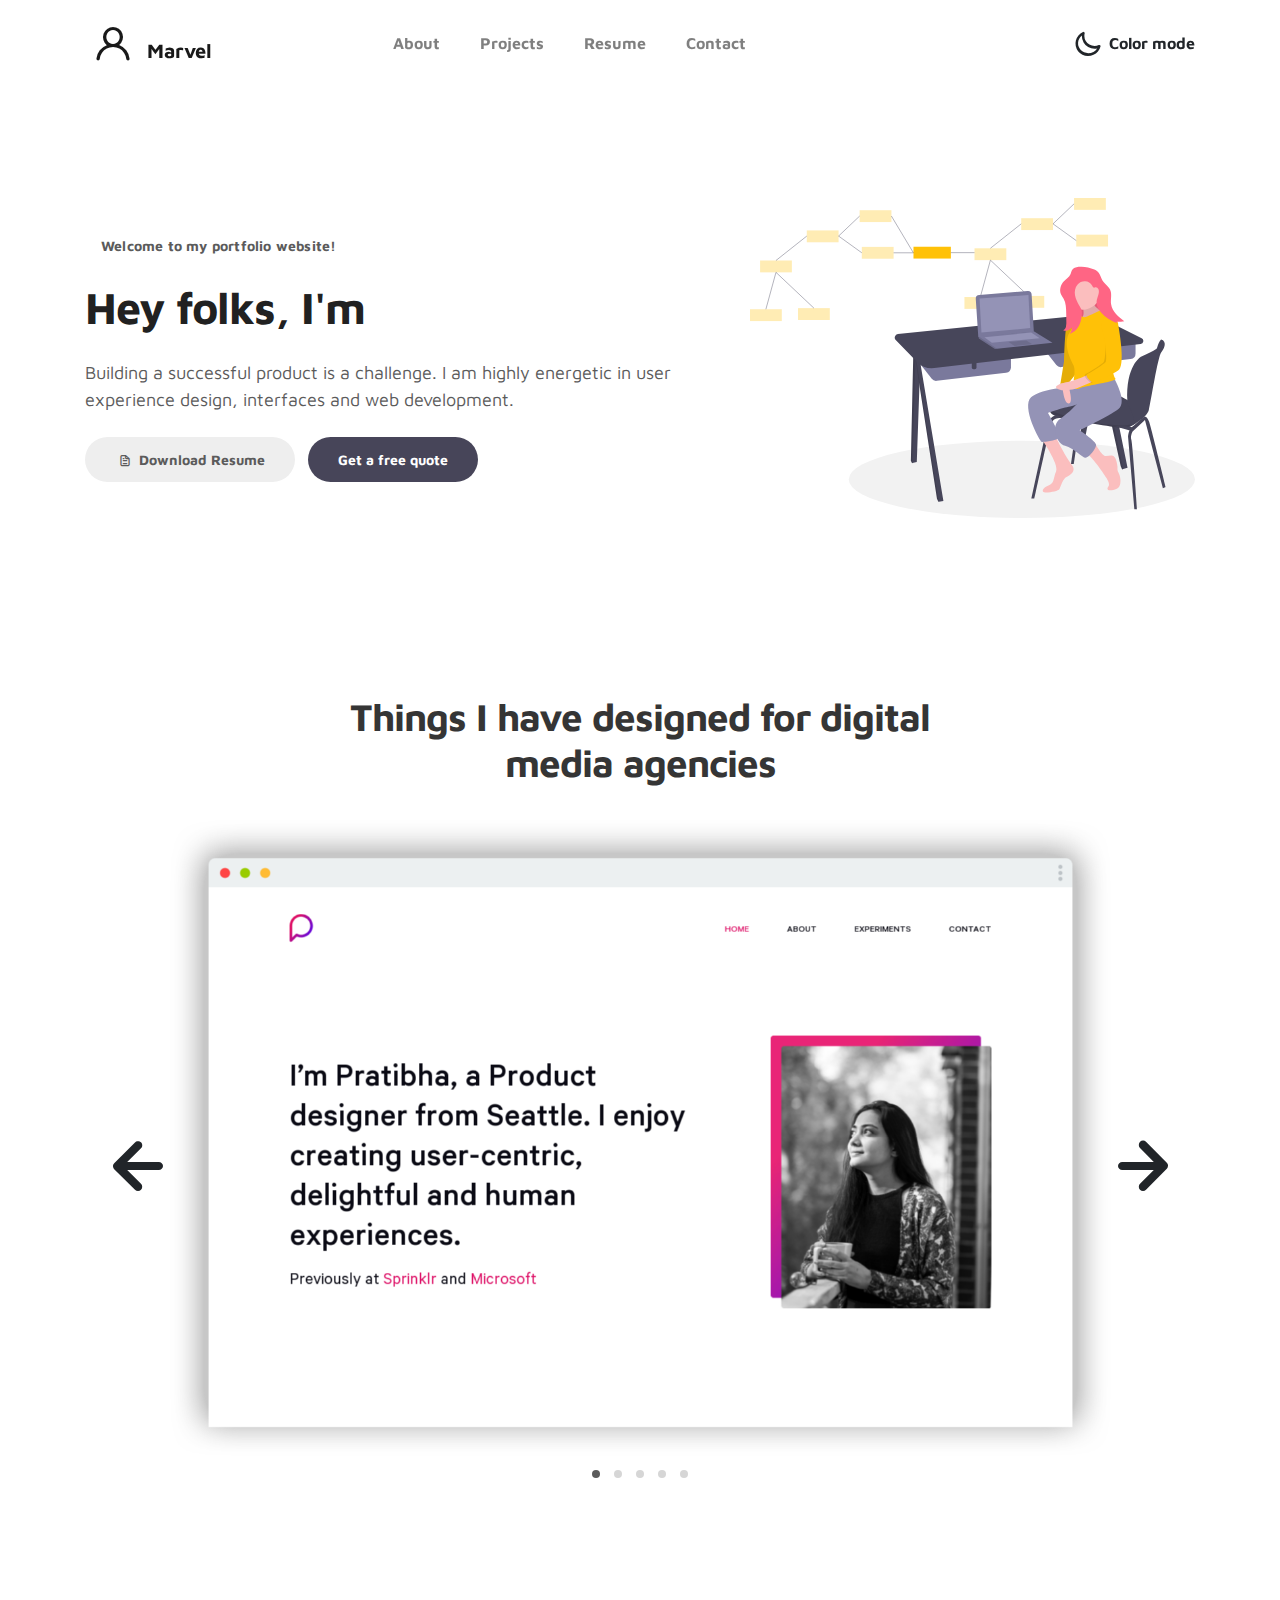
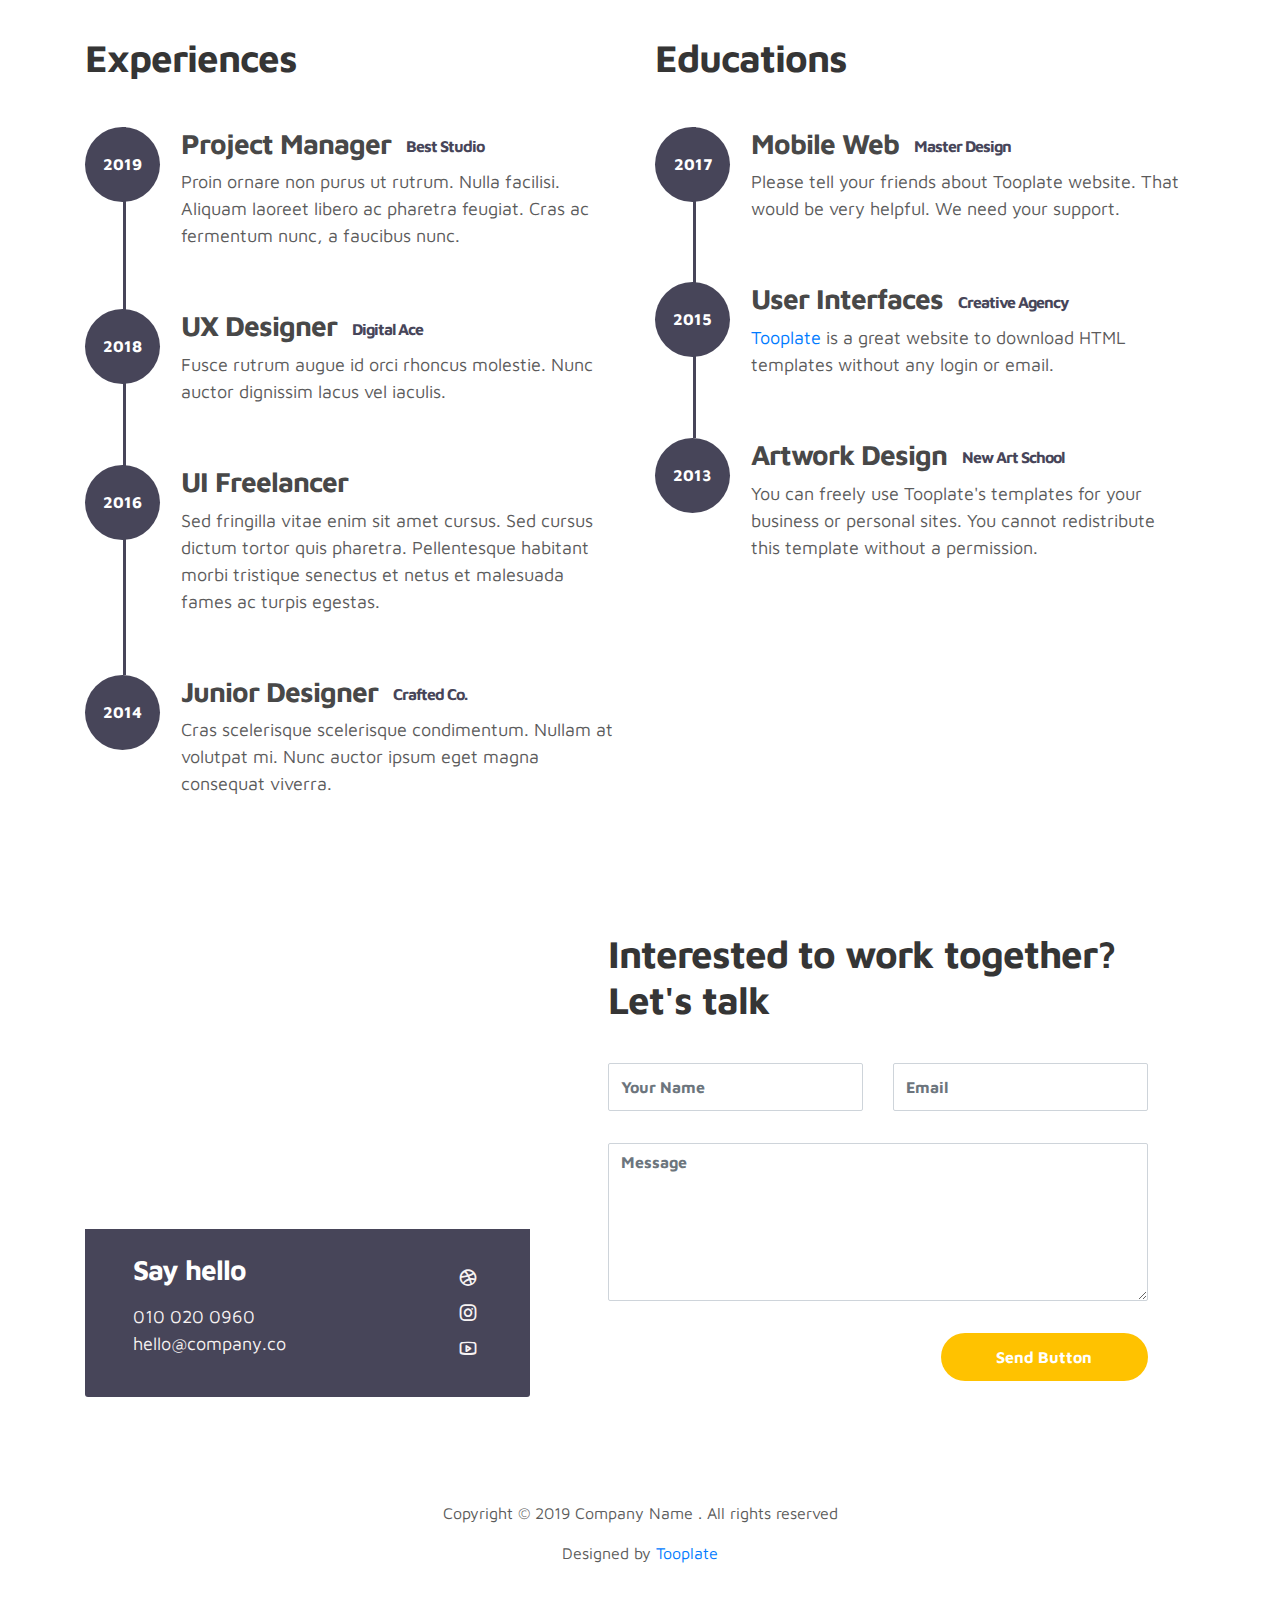
==== index.html @ 82cff47b "Intial Commit" ====
<!doctype html>
<html lang="en">
  <head>
    <meta charset="utf-8">
    <meta name="viewport" content="width=device-width, initial-scale=1, shrink-to-fit=no">
    <meta name="description" content="">
    <meta name="author" content="">

    <title>Marvel HTML Bootstrap 4 Template</title>

    <link rel="stylesheet" href="css/bootstrap.min.css">
    <link rel="stylesheet" href="css/unicons.css">
    <link rel="stylesheet" href="css/owl.carousel.min.css">
    <link rel="stylesheet" href="css/owl.theme.default.min.css">

    <!-- MAIN STYLE -->
    <link rel="stylesheet" href="css/tooplate-style.css">
    
<!--

Tooplate 2115 Marvel

https://www.tooplate.com/view/2115-marvel

-->
  </head>
  <body>

    <!-- MENU -->
    <nav class="navbar navbar-expand-sm navbar-light">
        <div class="container">
            <a class="navbar-brand" href="index.html"><i class='uil uil-user'></i> Marvel</a>

            <button class="navbar-toggler" type="button" data-toggle="collapse" data-target="#navbarNav" aria-controls="navbarNav" aria-expanded="false"
                aria-label="Toggle navigation">
                <span class="navbar-toggler-icon"></span>
                <span class="navbar-toggler-icon"></span>
                <span class="navbar-toggler-icon"></span>
            </button>

            <div class="collapse navbar-collapse" id="navbarNav">
                <ul class="navbar-nav mx-auto">
                    <li class="nav-item">
                        <a href="#about" class="nav-link"><span data-hover="About">About</span></a>
                    </li>
                    <li class="nav-item">
                        <a href="#project" class="nav-link"><span data-hover="Projects">Projects</span></a>
                    </li>
                    <li class="nav-item">
                        <a href="#resume" class="nav-link"><span data-hover="Resume">Resume</span></a>
                    </li>
                    <li class="nav-item">
                        <a href="#contact" class="nav-link"><span data-hover="Contact">Contact</span></a>
                    </li>
                </ul>

                <ul class="navbar-nav ml-lg-auto">
                    <div class="ml-lg-4">
                      <div class="color-mode d-lg-flex justify-content-center align-items-center">
                        <i class="color-mode-icon"></i>
                        Color mode
                      </div>
                    </div>
                </ul>
            </div>
        </div>
    </nav>

    <!-- ABOUT -->
    <section class="about full-screen d-lg-flex justify-content-center align-items-center" id="about">
        <div class="container">
            <div class="row">
                
                <div class="col-lg-7 col-md-12 col-12 d-flex align-items-center">
                    <div class="about-text">
                        <small class="small-text">Welcome to <span class="mobile-block">my portfolio website!</span></small>
                        <h1 class="animated animated-text">
                            <span class="mr-2">Hey folks, I'm</span>
                                <div class="animated-info">
                                    <span class="animated-item">Marvel Sann</span>
                                    <span class="animated-item">Web Designer</span>
                                    <span class="animated-item">UI Specialist</span>
                                </div>
                        </h1>

                        <p>Building a successful product is a challenge. I am highly energetic in user experience design, interfaces and web development.</p>
                        
                        <div class="custom-btn-group mt-4">
                          <a href="#" class="btn mr-lg-2 custom-btn"><i class='uil uil-file-alt'></i> Download Resume</a>
                          <a href="#contact" class="btn custom-btn custom-btn-bg custom-btn-link">Get a free quote</a>
                        </div>
                    </div>
                </div>

                <div class="col-lg-5 col-md-12 col-12">
                    <div class="about-image svg">
                        <img src="images/undraw/undraw_software_engineer_lvl5.svg" class="img-fluid" alt="svg image">
                    </div>
                </div>

            </div>
        </div>
    </section>

    <!-- PROJECTS -->
    <section class="project py-5" id="project">
        <div class="container">
                
                <div class="row">
                  <div class="col-lg-11 text-center mx-auto col-12">

                      <div class="col-lg-8 mx-auto">
                        <h2>Things I have designed for digital media agencies</h2>
                      </div>

                      <div class="owl-carousel owl-theme">
                        <div class="item">
                          <div class="project-info">
                            <img src="images/project/project-image01.png" class="img-fluid" alt="project image">
                          </div>
                        </div>

                        <div class="item">
                          <div class="project-info">
                            <img src="images/project/project-image02.png" class="img-fluid" alt="project image">
                          </div>
                        </div>

                        <div class="item">
                          <div class="project-info">
                            <img src="images/project/project-image03.png" class="img-fluid" alt="project image">
                          </div>
                        </div>

                        <div class="item">
                          <div class="project-info">
                            <img src="images/project/project-image04.png" class="img-fluid" alt="project image">
                          </div>
                        </div>

                        <div class="item">
                          <div class="project-info">
                            <img src="images/project/project-image05.png" class="img-fluid" alt="project image">
                          </div>
                        </div>
                      </div>

                  </div>
                </div>
        </div>
    </section>

    <!-- FEATURES -->
    <section class="resume py-5 d-lg-flex justify-content-center align-items-center" id="resume">
        <div class="container">
            <div class="row">

                <div class="col-lg-6 col-12">
                  <h2 class="mb-4">Experiences</h2>

                    <div class="timeline">
                        <div class="timeline-wrapper">
                             <div class="timeline-yr">
                                  <span>2019</span>
                             </div>
                             <div class="timeline-info">
                                  <h3><span>Project Manager</span><small>Best Studio</small></h3>
                                  <p>Proin ornare non purus ut rutrum. Nulla facilisi. Aliquam laoreet libero ac pharetra feugiat. Cras ac fermentum nunc, a faucibus nunc.</p>
                             </div>
                        </div>

                        <div class="timeline-wrapper">
                            <div class="timeline-yr">
                                <span>2018</span>
                            </div>
                            <div class="timeline-info">
                                <h3><span>UX Designer</span><small>Digital Ace</small></h3>
                                <p>Fusce rutrum augue id orci rhoncus molestie. Nunc auctor dignissim lacus vel iaculis.</p>
                            </div>
                        </div>

                        <div class="timeline-wrapper">
                            <div class="timeline-yr">
                                <span>2016</span>
                            </div>
                            <div class="timeline-info">
                                <h3><span>UI Freelancer</h3>
                                <p>Sed fringilla vitae enim sit amet cursus. Sed cursus dictum tortor quis pharetra. Pellentesque habitant morbi tristique senectus et netus et malesuada fames ac turpis egestas.</p>
                            </div>
                        </div>
                        
                        <div class="timeline-wrapper">
                            <div class="timeline-yr">
                                <span>2014</span>
                            </div>
                            <div class="timeline-info">
                                <h3><span>Junior Designer<small>Crafted Co.</small></h3>
                                <p>Cras scelerisque scelerisque condimentum. Nullam at volutpat mi. Nunc auctor ipsum eget magna consequat viverra.</p>
                            </div>
                        </div>

                    </div>
                </div>

                <div class="col-lg-6 col-12">
                  <h2 class="mb-4 mobile-mt-2">Educations</h2>

                    <div class="timeline">
                        <div class="timeline-wrapper">
                             <div class="timeline-yr">
                                  <span>2017</span>
                             </div>
                             <div class="timeline-info">
                                  <h3><span>Mobile Web</span><small>Master Design</small></h3>
                                  <p>Please tell your friends about Tooplate website. That would be very helpful. We need your support.</p>
                             </div>
                        </div>

                        <div class="timeline-wrapper">
                            <div class="timeline-yr">
                                <span>2015</span>
                            </div>
                            <div class="timeline-info">
                                <h3><span>User Interfaces</span><small>Creative Agency</small></h3>
                                <p><a rel="nofollow" href="https://www.facebook.com/tooplate">Tooplate</a> is a great website to download HTML templates without any login or email.</p>
                            </div>
                        </div>
                        
                        <div class="timeline-wrapper">
                            <div class="timeline-yr">
                                <span>2013</span>
                            </div>
                            <div class="timeline-info">
                                <h3><span>Artwork Design</span><small>New Art School</small></h3>
                                <p>You can freely use Tooplate's templates for your business or personal sites. You cannot redistribute this template without a permission.</p>
                            </div>
                        </div>

                    </div>
                </div>
                
            </div>
        </div>
    </section>

    <!-- CONTACT -->
    <section class="contact py-5" id="contact">
      <div class="container">
        <div class="row">
          
          <div class="col-lg-5 mr-lg-5 col-12">
            <div class="google-map w-100">
              <iframe src="https://www.google.com/maps/embed?pb=!1m18!1m12!1m3!1d12088.558402180099!2d-73.99373482142036!3d40.75895421922642!2m3!1f0!2f0!3f0!3m2!1i1024!2i768!4f13.1!3m3!1m2!1s0x89c25855b8fb3083%3A0xa0f9aef176042a5c!2sTheater+District%2C+New+York%2C+NY%2C+USA!5e0!3m2!1sen!2smm!4v1549875377188" width="400" height="300" frameborder="0" style="border:0" allowfullscreen></iframe>
            </div>

            <div class="contact-info d-flex justify-content-between align-items-center py-4 px-lg-5">
                <div class="contact-info-item">
                  <h3 class="mb-3 text-white">Say hello</h3>
                  <p class="footer-text mb-0">010 020 0960</p>
                  <p><a href="mailto:hello@company.co">hello@company.co</a></p>
                </div>

                <ul class="social-links">
                     <li><a href="#" class="uil uil-dribbble" data-toggle="tooltip" data-placement="left" title="Dribbble"></a></li>
                     <li><a href="#" class="uil uil-instagram" data-toggle="tooltip" data-placement="left" title="Instagram"></a></li>
                     <li><a href="#" class="uil uil-youtube" data-toggle="tooltip" data-placement="left" title="Youtube"></a></li>
                </ul>
            </div>
          </div>

          <div class="col-lg-6 col-12">
            <div class="contact-form">
              <h2 class="mb-4">Interested to work together? Let's talk</h2>

              <form action="" method="get">
                <div class="row">
                  <div class="col-lg-6 col-12">
                    <input type="text" class="form-control" name="name" placeholder="Your Name" id="name">
                  </div>

                  <div class="col-lg-6 col-12">
                    <input type="email" class="form-control" name="email" placeholder="Email" id="email">
                  </div>

                  <div class="col-12">
                    <textarea name="message" rows="6" class="form-control" id="message" placeholder="Message"></textarea>
                  </div>

                  <div class="ml-lg-auto col-lg-5 col-12">
                    <input type="submit" class="form-control submit-btn" value="Send Button">
                  </div>
                </div>
              </form>
            </div>
          </div>

        </div>
      </div>
    </section>

    <!-- FOOTER -->
     <footer class="footer py-5">
          <div class="container">
               <div class="row">

                    <div class="col-lg-12 col-12">                                
                        <p class="copyright-text text-center">Copyright &copy; 2019 Company Name . All rights reserved</p>
                        <p class="copyright-text text-center">Designed by <a rel="nofollow" href="https://www.facebook.com/tooplate">Tooplate</a></p>
                    </div>
                    
               </div>
          </div>
     </footer>

    <script src="js/jquery-3.3.1.min.js"></script>
    <script src="js/popper.min.js"></script>
    <script src="js/bootstrap.min.js"></script>
    <script src="js/Headroom.js"></script>
    <script src="js/jQuery.headroom.js"></script>
    <script src="js/owl.carousel.min.js"></script>
    <script src="js/smoothscroll.js"></script>
    <script src="js/custom.js"></script>

  </body>
</html>
---- css/unicons.css ----
@font-face {
  font-family: 'unicons';
  src: url('../font/unicons.eot?42479262');
  src: url('../font/unicons.eot?42479262#iefix') format('embedded-opentype'),
       url('../font/unicons.woff2?42479262') format('woff2'),
       url('../font/unicons.woff?42479262') format('woff'),
       url('../font/unicons.ttf?42479262') format('truetype'),
       url('../font/unicons.svg?42479262#unicons') format('svg');
  font-weight: normal;
  font-style: normal;
}
/* Chrome hack: SVG is rendered more smooth in Windozze. 100% magic, uncomment if you need it. */
/* Note, that will break hinting! In other OS-es font will be not as sharp as it could be */
/*
@media screen and (-webkit-min-device-pixel-ratio:0) {
  @font-face {
    font-family: 'unicons';
    src: url('../font/unicons.svg?42479262#unicons') format('svg');
  }
}
*/
 
 [class^="uil-"]:before, [class*=" uil-"]:before {
  font-family: "unicons";
  font-style: normal;
  font-weight: normal;
  speak: none;
 
  display: inline-block;
  text-decoration: inherit;
  width: 1em;
  margin-right: .2em;
  text-align: center;
  /* opacity: .8; */
 
  /* For safety - reset parent styles, that can break glyph codes*/
  font-variant: normal;
  text-transform: none;
 
  /* fix buttons height, for twitter bootstrap */
  line-height: 1em;
 
  /* Animation center compensation - margins should be symmetric */
  /* remove if not needed */
  margin-left: .2em;
 
  /* you can be more comfortable with increased icons size */
  /* font-size: 120%; */
 
  /* Font smoothing. That was taken from TWBS */
  -webkit-font-smoothing: antialiased;
  -moz-osx-font-smoothing: grayscale;
 
  /* Uncomment for 3D effect */
  /* text-shadow: 1px 1px 1px rgba(127, 127, 127, 0.3); */
}
 
.uil-abacus:before { content: '\e800'; } /* '' */
.uil-accessible-icon-alt:before { content: '\e801'; } /* '' */
.uil-adjust-alt:before { content: '\e802'; } /* '' */
.uil-adjust-circle:before { content: '\e803'; } /* '' */
.uil-adjust-half:before { content: '\e804'; } /* '' */
.uil-adjust:before { content: '\e805'; } /* '' */
.uil-airplay:before { content: '\e806'; } /* '' */
.uil-align-alt:before { content: '\e807'; } /* '' */
.uil-align-center-alt:before { content: '\e808'; } /* '' */
.uil-align-center-h:before { content: '\e809'; } /* '' */
.uil-align-center-justify:before { content: '\e80a'; } /* '' */
.uil-align-center-v:before { content: '\e80b'; } /* '' */
.uil-align-center:before { content: '\e80c'; } /* '' */
.uil-align-justify:before { content: '\e80d'; } /* '' */
.uil-align-left-justify:before { content: '\e80e'; } /* '' */
.uil-align-left:before { content: '\e80f'; } /* '' */
.uil-align-letter-right:before { content: '\e810'; } /* '' */
.uil-align-right-justify:before { content: '\e811'; } /* '' */
.uil-align-right:before { content: '\e812'; } /* '' */
.uil-align:before { content: '\e813'; } /* '' */
.uil-ambulance:before { content: '\e814'; } /* '' */
.uil-analysis:before { content: '\e815'; } /* '' */
.uil-analytics:before { content: '\e816'; } /* '' */
.uil-anchor:before { content: '\e817'; } /* '' */
.uil-android-phone-slash:before { content: '\e818'; } /* '' */
.uil-angle-double-down:before { content: '\e819'; } /* '' */
.uil-angle-double-left:before { content: '\e81a'; } /* '' */
.uil-angle-double-right:before { content: '\e81b'; } /* '' */
.uil-angle-double-up:before { content: '\e81c'; } /* '' */
.uil-angle-down:before { content: '\e81d'; } /* '' */
.uil-angle-left:before { content: '\e81e'; } /* '' */
.uil-angle-right-b:before { content: '\e81f'; } /* '' */
.uil-angle-right:before { content: '\e820'; } /* '' */
.uil-angle-up:before { content: '\e821'; } /* '' */
.uil-annoyed-alt:before { content: '\e822'; } /* '' */
.uil-annoyed:before { content: '\e823'; } /* '' */
.uil-apps:before { content: '\e824'; } /* '' */
.uil-archive-alt:before { content: '\e825'; } /* '' */
.uil-archive:before { content: '\e826'; } /* '' */
.uil-arrow-break:before { content: '\e827'; } /* '' */
.uil-arrow-circle-down:before { content: '\e828'; } /* '' */
.uil-arrow-circle-left:before { content: '\e829'; } /* '' */
.uil-arrow-circle-right:before { content: '\e82a'; } /* '' */
.uil-arrow-circle-up:before { content: '\e82b'; } /* '' */
.uil-arrow-compress-h:before { content: '\e82c'; } /* '' */
.uil-arrow-down-left:before { content: '\e82d'; } /* '' */
.uil-arrow-down-right:before { content: '\e82e'; } /* '' */
.uil-arrow-down:before { content: '\e82f'; } /* '' */
.uil-arrow-from-right:before { content: '\e830'; } /* '' */
.uil-arrow-from-top:before { content: '\e831'; } /* '' */
.uil-arrow-growth:before { content: '\e832'; } /* '' */
.uil-arrow-left:before { content: '\e833'; } /* '' */
.uil-arrow-random:before { content: '\e834'; } /* '' */
.uil-arrow-resize-diagonal:before { content: '\e835'; } /* '' */
.uil-arrow-right:before { content: '\e836'; } /* '' */
.uil-arrow-to-bottom:before { content: '\e837'; } /* '' */
.uil-arrow-to-right:before { content: '\e838'; } /* '' */
.uil-arrow-up-left:before { content: '\e839'; } /* '' */
.uil-arrow-up-right:before { content: '\e83a'; } /* '' */
.uil-arrow-up:before { content: '\e83b'; } /* '' */
.uil-arrows-h-alt:before { content: '\e83c'; } /* '' */
.uil-arrows-h:before { content: '\e83d'; } /* '' */
.uil-arrows-left-down:before { content: '\e83e'; } /* '' */
.uil-arrows-maximize:before { content: '\e83f'; } /* '' */
.uil-arrows-merge:before { content: '\e840'; } /* '' */
.uil-arrows-resize-h:before { content: '\e841'; } /* '' */
.uil-arrows-resize-v:before { content: '\e842'; } /* '' */
.uil-arrows-resize:before { content: '\e843'; } /* '' */
.uil-arrows-right-down:before { content: '\e844'; } /* '' */
.uil-arrows-shrink-h:before { content: '\e845'; } /* '' */
.uil-arrows-shrink-v:before { content: '\e846'; } /* '' */
.uil-arrows-up-right:before { content: '\e847'; } /* '' */
.uil-arrows-v-alt:before { content: '\e848'; } /* '' */
.uil-arrows-v:before { content: '\e849'; } /* '' */
.uil-at:before { content: '\e84a'; } /* '' */
.uil-atm-card:before { content: '\e84b'; } /* '' */
.uil-atom:before { content: '\e84c'; } /* '' */
.uil-auto-flash:before { content: '\e84d'; } /* '' */
.uil-award-alt:before { content: '\e84e'; } /* '' */
.uil-award:before { content: '\e84f'; } /* '' */
.uil-baby-carriage:before { content: '\e850'; } /* '' */
.uil-backpack:before { content: '\e851'; } /* '' */
.uil-backspace:before { content: '\e852'; } /* '' */
.uil-backward:before { content: '\e853'; } /* '' */
.uil-bag-alt:before { content: '\e854'; } /* '' */
.uil-bag-slash:before { content: '\e855'; } /* '' */
.uil-bag:before { content: '\e856'; } /* '' */
.uil-ball:before { content: '\e857'; } /* '' */
.uil-ban:before { content: '\e858'; } /* '' */
.uil-bars:before { content: '\e859'; } /* '' */
.uil-basketball-hoop:before { content: '\e85a'; } /* '' */
.uil-basketball:before { content: '\e85b'; } /* '' */
.uil-battery-bolt:before { content: '\e85c'; } /* '' */
.uil-battery-empty:before { content: '\e85d'; } /* '' */
.uil-bed-double:before { content: '\e85e'; } /* '' */
.uil-bed:before { content: '\e85f'; } /* '' */
.uil-bell-school:before { content: '\e860'; } /* '' */
.uil-bell-slash:before { content: '\e861'; } /* '' */
.uil-bill:before { content: '\e862'; } /* '' */
.uil-bitcoin-circle:before { content: '\e863'; } /* '' */
.uil-bitcoin:before { content: '\e864'; } /* '' */
.uil-bluetooth-b:before { content: '\e865'; } /* '' */
.uil-bolt-alt:before { content: '\e866'; } /* '' */
.uil-bolt-slash:before { content: '\e867'; } /* '' */
.uil-bolt:before { content: '\e868'; } /* '' */
.uil-book-alt:before { content: '\e869'; } /* '' */
.uil-book-medical:before { content: '\e86a'; } /* '' */
.uil-book-open:before { content: '\e86b'; } /* '' */
.uil-book-reader:before { content: '\e86c'; } /* '' */
.uil-book:before { content: '\e86d'; } /* '' */
.uil-bookmark-full:before { content: '\e86e'; } /* '' */
.uil-bookmark:before { content: '\e86f'; } /* '' */
.uil-books:before { content: '\e870'; } /* '' */
.uil-boombox:before { content: '\e871'; } /* '' */
.uil-border-alt:before { content: '\e872'; } /* '' */
.uil-border-bottom:before { content: '\e873'; } /* '' */
.uil-border-clear:before { content: '\e874'; } /* '' */
.uil-border-horizontal:before { content: '\e875'; } /* '' */
.uil-border-inner:before { content: '\e876'; } /* '' */
.uil-border-left:before { content: '\e877'; } /* '' */
.uil-border-out:before { content: '\e878'; } /* '' */
.uil-border-right:before { content: '\e879'; } /* '' */
.uil-border-top:before { content: '\e87a'; } /* '' */
.uil-border-vertical:before { content: '\e87b'; } /* '' */
.uil-box:before { content: '\e87c'; } /* '' */
.uil-briefcase-alt:before { content: '\e87d'; } /* '' */
.uil-briefcase:before { content: '\e87e'; } /* '' */
.uil-bright:before { content: '\e87f'; } /* '' */
.uil-brightness-empty:before { content: '\e880'; } /* '' */
.uil-brightness-half:before { content: '\e881'; } /* '' */
.uil-brightness-low:before { content: '\e882'; } /* '' */
.uil-brightness-minus:before { content: '\e883'; } /* '' */
.uil-brightness-plus:before { content: '\e884'; } /* '' */
.uil-brightness:before { content: '\e885'; } /* '' */
.uil-bring-bottom:before { content: '\e886'; } /* '' */
.uil-bring-front:before { content: '\e887'; } /* '' */
.uil-brush-alt:before { content: '\e888'; } /* '' */
.uil-bug:before { content: '\e889'; } /* '' */
.uil-building:before { content: '\e88a'; } /* '' */
.uil-bullseye:before { content: '\e88b'; } /* '' */
.uil-bus-alt:before { content: '\e88c'; } /* '' */
.uil-bus-school:before { content: '\e88d'; } /* '' */
.uil-bus:before { content: '\e88e'; } /* '' */
.uil-calcualtor:before { content: '\e88f'; } /* '' */
.uil-calculator-alt:before { content: '\e890'; } /* '' */
.uil-calendar-alt:before { content: '\e891'; } /* '' */
.uil-calendar-slash:before { content: '\e892'; } /* '' */
.uil-calender:before { content: '\e893'; } /* '' */
.uil-calling:before { content: '\e894'; } /* '' */
.uil-camera-plus:before { content: '\e895'; } /* '' */
.uil-camera-slash:before { content: '\e896'; } /* '' */
.uil-camera:before { content: '\e897'; } /* '' */
.uil-cancel:before { content: '\e898'; } /* '' */
.uil-capsule:before { content: '\e899'; } /* '' */
.uil-capture:before { content: '\e89a'; } /* '' */
.uil-car-sideview:before { content: '\e89b'; } /* '' */
.uil-car-slash:before { content: '\e89c'; } /* '' */
.uil-car-wash:before { content: '\e89d'; } /* '' */
.uil-car:before { content: '\e89e'; } /* '' */
.uil-card-atm:before { content: '\e89f'; } /* '' */
.uil-caret-right:before { content: '\e8a0'; } /* '' */
.uil-cart:before { content: '\e8a1'; } /* '' */
.uil-cell:before { content: '\e8a2'; } /* '' */
.uil-celsius:before { content: '\e8a3'; } /* '' */
.uil-chart-bar-alt:before { content: '\e8a4'; } /* '' */
.uil-chart-bar:before { content: '\e8a5'; } /* '' */
.uil-chart-down:before { content: '\e8a6'; } /* '' */
.uil-chart-growth-alt:before { content: '\e8a7'; } /* '' */
.uil-chart-growth:before { content: '\e8a8'; } /* '' */
.uil-chart-line:before { content: '\e8a9'; } /* '' */
.uil-chart-pie-alt:before { content: '\e8aa'; } /* '' */
.uil-chart-pie:before { content: '\e8ab'; } /* '' */
.uil-chart:before { content: '\e8ac'; } /* '' */
.uil-chat-bubble-user:before { content: '\e8ad'; } /* '' */
.uil-chat-info:before { content: '\e8ae'; } /* '' */
.uil-chat:before { content: '\e8af'; } /* '' */
.uil-check-circle:before { content: '\e8b0'; } /* '' */
.uil-check-square:before { content: '\e8b1'; } /* '' */
.uil-check:before { content: '\e8b2'; } /* '' */
.uil-circle-layer:before { content: '\e8b3'; } /* '' */
.uil-circle:before { content: '\e8b4'; } /* '' */
.uil-circuit:before { content: '\e8b5'; } /* '' */
.uil-clapper-board:before { content: '\e8b6'; } /* '' */
.uil-clipboard-alt:before { content: '\e8b7'; } /* '' */
.uil-clipboard-blank:before { content: '\e8b8'; } /* '' */
.uil-clipboard-notes:before { content: '\e8b9'; } /* '' */
.uil-clipboard:before { content: '\e8ba'; } /* '' */
.uil-clock-eight:before { content: '\e8bb'; } /* '' */
.uil-clock-five:before { content: '\e8bc'; } /* '' */
.uil-clock-nine:before { content: '\e8bd'; } /* '' */
.uil-clock-seven:before { content: '\e8be'; } /* '' */
.uil-clock-ten:before { content: '\e8bf'; } /* '' */
.uil-clock-three:before { content: '\e8c0'; } /* '' */
.uil-clock-two:before { content: '\e8c1'; } /* '' */
.uil-clock:before { content: '\e8c2'; } /* '' */
.uil-closed-captioning:before { content: '\e8c3'; } /* '' */
.uil-cloud-block:before { content: '\e8c4'; } /* '' */
.uil-cloud-bookmark:before { content: '\e8c5'; } /* '' */
.uil-cloud-check:before { content: '\e8c6'; } /* '' */
.uil-cloud-computing:before { content: '\e8c7'; } /* '' */
.uil-cloud-data-connection:before { content: '\e8c8'; } /* '' */
.uil-cloud-database-tree:before { content: '\e8c9'; } /* '' */
.uil-cloud-download:before { content: '\e8ca'; } /* '' */
.uil-cloud-drizzle:before { content: '\e8cb'; } /* '' */
.uil-cloud-exclamation:before { content: '\e8cc'; } /* '' */
.uil-cloud-hail:before { content: '\e8cd'; } /* '' */
.uil-cloud-heart:before { content: '\e8ce'; } /* '' */
.uil-cloud-info:before { content: '\e8cf'; } /* '' */
.uil-cloud-lock:before { content: '\e8d0'; } /* '' */
.uil-cloud-meatball:before { content: '\e8d1'; } /* '' */
.uil-cloud-moon-hail:before { content: '\e8d2'; } /* '' */
.uil-cloud-moon-meatball:before { content: '\e8d3'; } /* '' */
.uil-cloud-moon-rain:before { content: '\e8d4'; } /* '' */
.uil-cloud-moon-showers:before { content: '\e8d5'; } /* '' */
.uil-cloud-moon:before { content: '\e8d6'; } /* '' */
.uil-cloud-question:before { content: '\e8d7'; } /* '' */
.uil-cloud-rain-sun:before { content: '\e8d8'; } /* '' */
.uil-cloud-rain:before { content: '\e8d9'; } /* '' */
.uil-cloud-redo:before { content: '\e8da'; } /* '' */
.uil-cloud-set:before { content: '\e8db'; } /* '' */
.uil-cloud-share:before { content: '\e8dc'; } /* '' */
.uil-cloud-shield:before { content: '\e8dd'; } /* '' */
.uil-cloud-showers-alt:before { content: '\e8de'; } /* '' */
.uil-cloud-showers-heavy:before { content: '\e8df'; } /* '' */
.uil-cloud-showers:before { content: '\e8e0'; } /* '' */
.uil-cloud-slash:before { content: '\e8e1'; } /* '' */
.uil-cloud-sun-hail:before { content: '\e8e2'; } /* '' */
.uil-cloud-sun-meatball:before { content: '\e8e3'; } /* '' */
.uil-cloud-sun-rain-alt:before { content: '\e8e4'; } /* '' */
.uil-cloud-sun-rain:before { content: '\e8e5'; } /* '' */
.uil-cloud-sun-tear:before { content: '\e8e6'; } /* '' */
.uil-cloud-sun:before { content: '\e8e7'; } /* '' */
.uil-cloud-times:before { content: '\e8e8'; } /* '' */
.uil-cloud-unlock:before { content: '\e8e9'; } /* '' */
.uil-cloud-upload:before { content: '\e8ea'; } /* '' */
.uil-cloud-wifi:before { content: '\e8eb'; } /* '' */
.uil-cloud-wind:before { content: '\e8ec'; } /* '' */
.uil-cloud:before { content: '\e8ed'; } /* '' */
.uil-clouds:before { content: '\e8ee'; } /* '' */
.uil-club:before { content: '\e8ef'; } /* '' */
.uil-code:before { content: '\e8f0'; } /* '' */
.uil-coffee:before { content: '\e8f1'; } /* '' */
.uil-cog:before { content: '\e8f2'; } /* '' */
.uil-coins:before { content: '\e8f3'; } /* '' */
.uil-columns:before { content: '\e8f4'; } /* '' */
.uil-comment-alt-block:before { content: '\e8f5'; } /* '' */
.uil-comment-alt-chart-lines:before { content: '\e8f6'; } /* '' */
.uil-comment-alt-check:before { content: '\e8f7'; } /* '' */
.uil-comment-alt-dots:before { content: '\e8f8'; } /* '' */
.uil-comment-alt-download:before { content: '\e8f9'; } /* '' */
.uil-comment-alt-edit:before { content: '\e8fa'; } /* '' */
.uil-comment-alt-exclamation:before { content: '\e8fb'; } /* '' */
.uil-comment-alt-heart:before { content: '\e8fc'; } /* '' */
.uil-comment-alt-image:before { content: '\e8fd'; } /* '' */
.uil-comment-alt-info:before { content: '\e8fe'; } /* '' */
.uil-comment-alt-lines:before { content: '\e8ff'; } /* '' */
.uil-comment-alt-lock:before { content: '\e900'; } /* '' */
.uil-comment-alt-medical:before { content: '\e901'; } /* '' */
.uil-comment-alt-message:before { content: '\e902'; } /* '' */
.uil-comment-alt-notes:before { content: '\e903'; } /* '' */
.uil-comment-alt-plus:before { content: '\e904'; } /* '' */
.uil-comment-alt-question:before { content: '\e905'; } /* '' */
.uil-comment-alt-redo:before { content: '\e906'; } /* '' */
.uil-comment-alt-search:before { content: '\e907'; } /* '' */
.uil-comment-alt-share:before { content: '\e908'; } /* '' */
.uil-comment-alt-shield:before { content: '\e909'; } /* '' */
.uil-comment-alt-upload:before { content: '\e90a'; } /* '' */
.uil-comment-alt-verify:before { content: '\e90b'; } /* '' */
.uil-comment-alt:before { content: '\e90c'; } /* '' */
.uil-comment-block:before { content: '\e90d'; } /* '' */
.uil-comment-chart-line:before { content: '\e90e'; } /* '' */
.uil-comment-check:before { content: '\e90f'; } /* '' */
.uil-comment-dots:before { content: '\e910'; } /* '' */
.uil-comment-download:before { content: '\e911'; } /* '' */
.uil-comment-edit:before { content: '\e912'; } /* '' */
.uil-comment-exclamation:before { content: '\e913'; } /* '' */
.uil-comment-heart:before { content: '\e914'; } /* '' */
.uil-comment-image:before { content: '\e915'; } /* '' */
.uil-comment-info-alt:before { content: '\e916'; } /* '' */
.uil-comment-info:before { content: '\e917'; } /* '' */
.uil-comment-lines:before { content: '\e918'; } /* '' */
.uil-comment-lock:before { content: '\e919'; } /* '' */
.uil-comment-medical:before { content: '\e91a'; } /* '' */
.uil-comment-message:before { content: '\e91b'; } /* '' */
.uil-comment-notes:before { content: '\e91c'; } /* '' */
.uil-comment-plus:before { content: '\e91d'; } /* '' */
.uil-comment-question:before { content: '\e91e'; } /* '' */
.uil-comment-redo:before { content: '\e91f'; } /* '' */
.uil-comment-search:before { content: '\e920'; } /* '' */
.uil-comment-share:before { content: '\e921'; } /* '' */
.uil-comment-shield:before { content: '\e922'; } /* '' */
.uil-comment-slash:before { content: '\e923'; } /* '' */
.uil-comment-upload:before { content: '\e924'; } /* '' */
.uil-comment-verify:before { content: '\e925'; } /* '' */
.uil-comment:before { content: '\e926'; } /* '' */
.uil-comments-alt:before { content: '\e927'; } /* '' */
.uil-comments:before { content: '\e928'; } /* '' */
.uil-commnet-alt-slash:before { content: '\e929'; } /* '' */
.uil-compact-disc:before { content: '\e92a'; } /* '' */
.uil-compass:before { content: '\e92b'; } /* '' */
.uil-compress-alt-left:before { content: '\e92c'; } /* '' */
.uil-compress-alt:before { content: '\e92d'; } /* '' */
.uil-compress-arrows:before { content: '\e92e'; } /* '' */
.uil-compress-lines:before { content: '\e92f'; } /* '' */
.uil-compress-point:before { content: '\e930'; } /* '' */
.uil-compress-v:before { content: '\e931'; } /* '' */
.uil-compress:before { content: '\e932'; } /* '' */
.uil-computer-mouse:before { content: '\e933'; } /* '' */
.uil-confused:before { content: '\e934'; } /* '' */
.uil-constructor:before { content: '\e935'; } /* '' */
.uil-copy-alt:before { content: '\e936'; } /* '' */
.uil-copy-landscape:before { content: '\e937'; } /* '' */
.uil-copy:before { content: '\e938'; } /* '' */
.uil-copyright:before { content: '\e939'; } /* '' */
.uil-corner-down-left:before { content: '\e93a'; } /* '' */
.uil-corner-down-right-alt:before { content: '\e93b'; } /* '' */
.uil-corner-down-right:before { content: '\e93c'; } /* '' */
.uil-corner-left-down:before { content: '\e93d'; } /* '' */
.uil-corner-right-down:before { content: '\e93e'; } /* '' */
.uil-corner-up-left-alt:before { content: '\e93f'; } /* '' */
.uil-corner-up-left:before { content: '\e940'; } /* '' */
.uil-corner-up-right-alt:before { content: '\e941'; } /* '' */
.uil-corner-up-right:before { content: '\e942'; } /* '' */
.uil-creative-commons-pd-alt:before { content: '\e943'; } /* '' */
.uil-creative-commons-pd:before { content: '\e944'; } /* '' */
.uil-crockery:before { content: '\e945'; } /* '' */
.uil-crop-alt-rotate-left:before { content: '\e946'; } /* '' */
.uil-crop-alt-rotate-right:before { content: '\e947'; } /* '' */
.uil-crop-alt:before { content: '\e948'; } /* '' */
.uil-crosshair-alt:before { content: '\e949'; } /* '' */
.uil-crosshair:before { content: '\e94a'; } /* '' */
.uil-crosshairs:before { content: '\e94b'; } /* '' */
.uil-cube:before { content: '\e94c'; } /* '' */
.uil-data-sharing:before { content: '\e94d'; } /* '' */
.uil-database-alt:before { content: '\e94e'; } /* '' */
.uil-database:before { content: '\e94f'; } /* '' */
.uil-desert:before { content: '\e950'; } /* '' */
.uil-desktop-alt-slash:before { content: '\e951'; } /* '' */
.uil-desktop-alt:before { content: '\e952'; } /* '' */
.uil-desktop-cloud-alt:before { content: '\e953'; } /* '' */
.uil-desktop-slash:before { content: '\e954'; } /* '' */
.uil-desktop:before { content: '\e955'; } /* '' */
.uil-dialpad-alt:before { content: '\e956'; } /* '' */
.uil-dialpad:before { content: '\e957'; } /* '' */
.uil-diamond:before { content: '\e958'; } /* '' */
.uil-diary-alt:before { content: '\e959'; } /* '' */
.uil-diary:before { content: '\e95a'; } /* '' */
.uil-dice-five:before { content: '\e95b'; } /* '' */
.uil-dice-four:before { content: '\e95c'; } /* '' */
.uil-dice-one:before { content: '\e95d'; } /* '' */
.uil-dice-six:before { content: '\e95e'; } /* '' */
.uil-dice-three:before { content: '\e95f'; } /* '' */
.uil-dice-two:before { content: '\e960'; } /* '' */
.uil-direction:before { content: '\e961'; } /* '' */
.uil-directions:before { content: '\e962'; } /* '' */
.uil-dizzy-meh:before { content: '\e963'; } /* '' */
.uil-dna:before { content: '\e964'; } /* '' */
.uil-document-layout-center:before { content: '\e965'; } /* '' */
.uil-document-layout-left:before { content: '\e966'; } /* '' */
.uil-document-layout-right:before { content: '\e967'; } /* '' */
.uil-document:before { content: '\e968'; } /* '' */
.uil-dollar-alt:before { content: '\e969'; } /* '' */
.uil-dollar-sign-alt:before { content: '\e96a'; } /* '' */
.uil-dollar-sign:before { content: '\e96b'; } /* '' */
.uil-down-arrow:before { content: '\e96c'; } /* '' */
.uil-download-alt:before { content: '\e96d'; } /* '' */
.uil-dribbble:before { content: '\e96e'; } /* '' */
.uil-drill:before { content: '\e96f'; } /* '' */
.uil-dropbox:before { content: '\e970'; } /* '' */
.uil-dumbbell:before { content: '\e971'; } /* '' */
.uil-edit-alt:before { content: '\e972'; } /* '' */
.uil-edit:before { content: '\e973'; } /* '' */
.uil-ellipsis-h:before { content: '\e974'; } /* '' */
.uil-ellipsis-v:before { content: '\e975'; } /* '' */
.uil-emoji:before { content: '\e976'; } /* '' */
.uil-enter:before { content: '\e977'; } /* '' */
.uil-entry:before { content: '\e978'; } /* '' */
.uil-envelope-add:before { content: '\e979'; } /* '' */
.uil-envelope-alt:before { content: '\e97a'; } /* '' */
.uil-envelope-block:before { content: '\e97b'; } /* '' */
.uil-envelope-bookmark:before { content: '\e97c'; } /* '' */
.uil-envelope-check:before { content: '\e97d'; } /* '' */
.uil-envelope-download-alt:before { content: '\e97e'; } /* '' */
.uil-envelope-download:before { content: '\e97f'; } /* '' */
.uil-envelope-edit:before { content: '\e980'; } /* '' */
.uil-envelope-exclamation:before { content: '\e981'; } /* '' */
.uil-envelope-heart:before { content: '\e982'; } /* '' */
.uil-envelope-info:before { content: '\e983'; } /* '' */
.uil-envelope-lock:before { content: '\e984'; } /* '' */
.uil-envelope-minus:before { content: '\e985'; } /* '' */
.uil-envelope-open:before { content: '\e986'; } /* '' */
.uil-envelope-question:before { content: '\e987'; } /* '' */
.uil-envelope-receive:before { content: '\e988'; } /* '' */
.uil-envelope-redo:before { content: '\e989'; } /* '' */
.uil-envelope-search:before { content: '\e98a'; } /* '' */
.uil-envelope-send:before { content: '\e98b'; } /* '' */
.uil-envelope-share:before { content: '\e98c'; } /* '' */
.uil-envelope-shield:before { content: '\e98d'; } /* '' */
.uil-envelope-star:before { content: '\e98e'; } /* '' */
.uil-envelope-times:before { content: '\e98f'; } /* '' */
.uil-envelope-upload-alt:before { content: '\e990'; } /* '' */
.uil-envelope-upload:before { content: '\e991'; } /* '' */
.uil-envelope:before { content: '\e992'; } /* '' */
.uil-envelopes:before { content: '\e993'; } /* '' */
.uil-equal-circle:before { content: '\e994'; } /* '' */
.uil-euro-circle:before { content: '\e995'; } /* '' */
.uil-euro:before { content: '\e996'; } /* '' */
.uil-exchange-alt:before { content: '\e997'; } /* '' */
.uil-exchange:before { content: '\e998'; } /* '' */
.uil-exclamation-circle:before { content: '\e999'; } /* '' */
.uil-exclamation-octagon:before { content: '\e99a'; } /* '' */
.uil-exclamation-triangle:before { content: '\e99b'; } /* '' */
.uil-exclude:before { content: '\e99c'; } /* '' */
.uil-exit:before { content: '\e99d'; } /* '' */
.uil-expand-alt:before { content: '\e99e'; } /* '' */
.uil-expand-arrows-alt:before { content: '\e99f'; } /* '' */
.uil-expand-arrows:before { content: '\e9a0'; } /* '' */
.uil-expand-from-corner:before { content: '\e9a1'; } /* '' */
.uil-expand-left:before { content: '\e9a2'; } /* '' */
.uil-export:before { content: '\e9a3'; } /* '' */
.uil-exposure-alt:before { content: '\e9a4'; } /* '' */
.uil-exposure-increase:before { content: '\e9a5'; } /* '' */
.uil-external-link-alt:before { content: '\e9a6'; } /* '' */
.uil-eye-slash:before { content: '\e9a7'; } /* '' */
.uil-eye:before { content: '\e9a8'; } /* '' */
.uil-facebook:before { content: '\e9a9'; } /* '' */
.uil-fahrenheit:before { content: '\e9aa'; } /* '' */
.uil-fast-mail-alt:before { content: '\e9ab'; } /* '' */
.uil-fast-mail:before { content: '\e9ac'; } /* '' */
.uil-favorite:before { content: '\e9ad'; } /* '' */
.uil-feedback:before { content: '\e9ae'; } /* '' */
.uil-file-alt:before { content: '\e9af'; } /* '' */
.uil-file-blank:before { content: '\e9b0'; } /* '' */
.uil-file-block-alt:before { content: '\e9b1'; } /* '' */
.uil-file-bookmark-alt:before { content: '\e9b2'; } /* '' */
.uil-file-check-alt:before { content: '\e9b3'; } /* '' */
.uil-file-check:before { content: '\e9b4'; } /* '' */
.uil-file-contract-dollar:before { content: '\e9b5'; } /* '' */
.uil-file-copy-alt:before { content: '\e9b6'; } /* '' */
.uil-file-download-alt:before { content: '\e9b7'; } /* '' */
.uil-file-download:before { content: '\e9b8'; } /* '' */
.uil-file-edit-alt:before { content: '\e9b9'; } /* '' */
.uil-file-exclamation-alt:before { content: '\e9ba'; } /* '' */
.uil-file-exclamation:before { content: '\e9bb'; } /* '' */
.uil-file-heart:before { content: '\e9bc'; } /* '' */
.uil-file-info-alt:before { content: '\e9bd'; } /* '' */
.uil-file-landscape-alt:before { content: '\e9be'; } /* '' */
.uil-file-landscape:before { content: '\e9bf'; } /* '' */
.uil-file-lanscape-slash:before { content: '\e9c0'; } /* '' */
.uil-file-lock-alt:before { content: '\e9c1'; } /* '' */
.uil-file-medical-alt:before { content: '\e9c2'; } /* '' */
.uil-file-medical:before { content: '\e9c3'; } /* '' */
.uil-file-minus-alt:before { content: '\e9c4'; } /* '' */
.uil-file-minus:before { content: '\e9c5'; } /* '' */
.uil-file-network:before { content: '\e9c6'; } /* '' */
.uil-file-plus-alt:before { content: '\e9c7'; } /* '' */
.uil-file-plus:before { content: '\e9c8'; } /* '' */
.uil-file-question-alt:before { content: '\e9c9'; } /* '' */
.uil-file-question:before { content: '\e9ca'; } /* '' */
.uil-file-redo-alt:before { content: '\e9cb'; } /* '' */
.uil-file-search-alt:before { content: '\e9cc'; } /* '' */
.uil-file-share-alt:before { content: '\e9cd'; } /* '' */
.uil-file-shield-alt:before { content: '\e9ce'; } /* '' */
.uil-file-slash:before { content: '\e9cf'; } /* '' */
.uil-file-times-alt:before { content: '\e9d0'; } /* '' */
.uil-file-times:before { content: '\e9d1'; } /* '' */
.uil-file-upload-alt:before { content: '\e9d2'; } /* '' */
.uil-file-upload:before { content: '\e9d3'; } /* '' */
.uil-file:before { content: '\e9d4'; } /* '' */
.uil-files-landscapes-alt:before { content: '\e9d5'; } /* '' */
.uil-files-landscapes:before { content: '\e9d6'; } /* '' */
.uil-film:before { content: '\e9d7'; } /* '' */
.uil-filter-slash:before { content: '\e9d8'; } /* '' */
.uil-filter:before { content: '\e9d9'; } /* '' */
.uil-flask-potion:before { content: '\e9da'; } /* '' */
.uil-flask:before { content: '\e9db'; } /* '' */
.uil-flip-h-alt:before { content: '\e9dc'; } /* '' */
.uil-flip-h:before { content: '\e9dd'; } /* '' */
.uil-flip-v-alt:before { content: '\e9de'; } /* '' */
.uil-flip-v:before { content: '\e9df'; } /* '' */
.uil-flower:before { content: '\e9e0'; } /* '' */
.uil-focus-add:before { content: '\e9e1'; } /* '' */
.uil-focus-target:before { content: '\e9e2'; } /* '' */
.uil-focus:before { content: '\e9e3'; } /* '' */
.uil-folder-check:before { content: '\e9e4'; } /* '' */
.uil-folder-download:before { content: '\e9e5'; } /* '' */
.uil-folder-exclamation:before { content: '\e9e6'; } /* '' */
.uil-folder-heart:before { content: '\e9e7'; } /* '' */
.uil-folder-info:before { content: '\e9e8'; } /* '' */
.uil-folder-lock:before { content: '\e9e9'; } /* '' */
.uil-folder-medical:before { content: '\e9ea'; } /* '' */
.uil-folder-minus:before { content: '\e9eb'; } /* '' */
.uil-folder-network:before { content: '\e9ec'; } /* '' */
.uil-folder-plus:before { content: '\e9ed'; } /* '' */
.uil-folder-question:before { content: '\e9ee'; } /* '' */
.uil-folder-slash:before { content: '\e9ef'; } /* '' */
.uil-folder-times:before { content: '\e9f0'; } /* '' */
.uil-folder-upload:before { content: '\e9f1'; } /* '' */
.uil-folder:before { content: '\e9f2'; } /* '' */
.uil-food:before { content: '\e9f3'; } /* '' */
.uil-football-american:before { content: '\e9f4'; } /* '' */
.uil-football-ball:before { content: '\e9f5'; } /* '' */
.uil-football:before { content: '\e9f6'; } /* '' */
.uil-forecastcloud-moon-tear:before { content: '\e9f7'; } /* '' */
.uil-forwaded-call:before { content: '\e9f8'; } /* '' */
.uil-forward:before { content: '\e9f9'; } /* '' */
.uil-frown:before { content: '\e9fa'; } /* '' */
.uil-game-structure:before { content: '\e9fb'; } /* '' */
.uil-game:before { content: '\e9fc'; } /* '' */
.uil-gift:before { content: '\e9fd'; } /* '' */
.uil-glass-martini-alt-slash:before { content: '\e9fe'; } /* '' */
.uil-glass-martini-alt:before { content: '\e9ff'; } /* '' */
.uil-glass-martini:before { content: '\ea00'; } /* '' */
.uil-glass-tea:before { content: '\ea01'; } /* '' */
.uil-glass:before { content: '\ea02'; } /* '' */
.uil-globe:before { content: '\ea03'; } /* '' */
.uil-gold:before { content: '\ea04'; } /* '' */
.uil-google-drive:before { content: '\ea05'; } /* '' */
.uil-graduation-hat:before { content: '\ea06'; } /* '' */
.uil-graph-bar:before { content: '\ea07'; } /* '' */
.uil-grid:before { content: '\ea08'; } /* '' */
.uil-grids:before { content: '\ea09'; } /* '' */
.uil-grin-tongue-wink-alt:before { content: '\ea0a'; } /* '' */
.uil-grin-tongue-wink:before { content: '\ea0b'; } /* '' */
.uil-grin:before { content: '\ea0c'; } /* '' */
.uil-grip-horizontal-line:before { content: '\ea0d'; } /* '' */
.uil-hdd:before { content: '\ea0e'; } /* '' */
.uil-headphones-alt:before { content: '\ea0f'; } /* '' */
.uil-headphones:before { content: '\ea10'; } /* '' */
.uil-heart-alt:before { content: '\ea11'; } /* '' */
.uil-heart-medical:before { content: '\ea12'; } /* '' */
.uil-heart-rate:before { content: '\ea13'; } /* '' */
.uil-heart-sign:before { content: '\ea14'; } /* '' */
.uil-heart:before { content: '\ea15'; } /* '' */
.uil-heartbeat:before { content: '\ea16'; } /* '' */
.uil-history-alt:before { content: '\ea17'; } /* '' */
.uil-history:before { content: '\ea18'; } /* '' */
.uil-home-alt:before { content: '\ea19'; } /* '' */
.uil-home:before { content: '\ea1a'; } /* '' */
.uil-horizontal-align-center:before { content: '\ea1b'; } /* '' */
.uil-horizontal-align-left:before { content: '\ea1c'; } /* '' */
.uil-horizontal-align-right:before { content: '\ea1d'; } /* '' */
.uil-horizontal-distribution-center:before { content: '\ea1e'; } /* '' */
.uil-horizontal-distribution-left:before { content: '\ea1f'; } /* '' */
.uil-horizontal-distribution-right:before { content: '\ea20'; } /* '' */
.uil-hunting:before { content: '\ea21'; } /* '' */
.uil-image-alt-slash:before { content: '\ea22'; } /* '' */
.uil-image-block:before { content: '\ea23'; } /* '' */
.uil-image-broken:before { content: '\ea24'; } /* '' */
.uil-image-check:before { content: '\ea25'; } /* '' */
.uil-image-download:before { content: '\ea26'; } /* '' */
.uil-image-edit:before { content: '\ea27'; } /* '' */
.uil-image-lock:before { content: '\ea28'; } /* '' */
.uil-image-minus:before { content: '\ea29'; } /* '' */
.uil-image-plus:before { content: '\ea2a'; } /* '' */
.uil-image-question:before { content: '\ea2b'; } /* '' */
.uil-image-redo:before { content: '\ea2c'; } /* '' */
.uil-image-resize-landscape:before { content: '\ea2d'; } /* '' */
.uil-image-resize-square:before { content: '\ea2e'; } /* '' */
.uil-image-search:before { content: '\ea2f'; } /* '' */
.uil-image-share:before { content: '\ea30'; } /* '' */
.uil-image-shield:before { content: '\ea31'; } /* '' */
.uil-image-slash:before { content: '\ea32'; } /* '' */
.uil-image-times:before { content: '\ea33'; } /* '' */
.uil-image-upload:before { content: '\ea34'; } /* '' */
.uil-image-v:before { content: '\ea35'; } /* '' */
.uil-image:before { content: '\ea36'; } /* '' */
.uil-images:before { content: '\ea37'; } /* '' */
.uil-incoming-call:before { content: '\ea38'; } /* '' */
.uil-info-circle:before { content: '\ea39'; } /* '' */
.uil-instagram:before { content: '\ea3a'; } /* '' */
.uil-invoice:before { content: '\ea3b'; } /* '' */
.uil-jackhammer:before { content: '\ea3c'; } /* '' */
.uil-kayak:before { content: '\ea3d'; } /* '' */
.uil-key-skeleton-alt:before { content: '\ea3e'; } /* '' */
.uil-key-skeleton:before { content: '\ea3f'; } /* '' */
.uil-keyboard-alt:before { content: '\ea40'; } /* '' */
.uil-keyboard-hide:before { content: '\ea41'; } /* '' */
.uil-keyboard-show:before { content: '\ea42'; } /* '' */
.uil-keyboard:before { content: '\ea43'; } /* '' */
.uil-keyhole-circle:before { content: '\ea44'; } /* '' */
.uil-keyhole-square-full:before { content: '\ea45'; } /* '' */
.uil-keyhole-square:before { content: '\ea46'; } /* '' */
.uil-kid:before { content: '\ea47'; } /* '' */
.uil-label-alt:before { content: '\ea48'; } /* '' */
.uil-label:before { content: '\ea49'; } /* '' */
.uil-lamp:before { content: '\ea4a'; } /* '' */
.uil-laptop-cloud:before { content: '\ea4b'; } /* '' */
.uil-laptop:before { content: '\ea4c'; } /* '' */
.uil-laughing:before { content: '\ea4d'; } /* '' */
.uil-layer-group-slash:before { content: '\ea4e'; } /* '' */
.uil-layer-group:before { content: '\ea4f'; } /* '' */
.uil-layers-alt:before { content: '\ea50'; } /* '' */
.uil-layers-slash:before { content: '\ea51'; } /* '' */
.uil-layers:before { content: '\ea52'; } /* '' */
.uil-left-arrow-from-left:before { content: '\ea53'; } /* '' */
.uil-left-arrow-to-left:before { content: '\ea54'; } /* '' */
.uil-left-indent-alt:before { content: '\ea55'; } /* '' */
.uil-left-indent:before { content: '\ea56'; } /* '' */
.uil-life-ring:before { content: '\ea57'; } /* '' */
.uil-lightbulb-alt:before { content: '\ea58'; } /* '' */
.uil-lightbulb:before { content: '\ea59'; } /* '' */
.uil-line-alt:before { content: '\ea5a'; } /* '' */
.uil-line-spacing:before { content: '\ea5b'; } /* '' */
.uil-link-alt:before { content: '\ea5c'; } /* '' */
.uil-link-broken:before { content: '\ea5d'; } /* '' */
.uil-link-h:before { content: '\ea5e'; } /* '' */
.uil-link:before { content: '\ea5f'; } /* '' */
.uil-list-ui-alt:before { content: '\ea60'; } /* '' */
.uil-list-ul:before { content: '\ea61'; } /* '' */
.uil-location-arrow-alt:before { content: '\ea62'; } /* '' */
.uil-location-arrow:before { content: '\ea63'; } /* '' */
.uil-location-pin-alt:before { content: '\ea64'; } /* '' */
.uil-location-point:before { content: '\ea65'; } /* '' */
.uil-location:before { content: '\ea66'; } /* '' */
.uil-lock-access:before { content: '\ea67'; } /* '' */
.uil-lock-alt:before { content: '\ea68'; } /* '' */
.uil-lock-open-alt:before { content: '\ea69'; } /* '' */
.uil-lock-slash:before { content: '\ea6a'; } /* '' */
.uil-lock:before { content: '\ea6b'; } /* '' */
.uil-mailbox-alt:before { content: '\ea6c'; } /* '' */
.uil-mailbox:before { content: '\ea6d'; } /* '' */
.uil-map-marker-alt:before { content: '\ea6e'; } /* '' */
.uil-map-marker-edit:before { content: '\ea6f'; } /* '' */
.uil-map-marker-info:before { content: '\ea70'; } /* '' */
.uil-map-marker-minus:before { content: '\ea71'; } /* '' */
.uil-map-marker-plus:before { content: '\ea72'; } /* '' */
.uil-map-marker-question:before { content: '\ea73'; } /* '' */
.uil-map-marker-shield:before { content: '\ea74'; } /* '' */
.uil-map-marker-slash:before { content: '\ea75'; } /* '' */
.uil-map-marker:before { content: '\ea76'; } /* '' */
.uil-map-pin-alt:before { content: '\ea77'; } /* '' */
.uil-map-pin:before { content: '\ea78'; } /* '' */
.uil-map:before { content: '\ea79'; } /* '' */
.uil-mars:before { content: '\ea7a'; } /* '' */
.uil-maximize-left:before { content: '\ea7b'; } /* '' */
.uil-medal:before { content: '\ea7c'; } /* '' */
.uil-medical-drip:before { content: '\ea7d'; } /* '' */
.uil-medical-square-full:before { content: '\ea7e'; } /* '' */
.uil-medical-square:before { content: '\ea7f'; } /* '' */
.uil-medical:before { content: '\ea80'; } /* '' */
.uil-medkit:before { content: '\ea81'; } /* '' */
.uil-meeting-board:before { content: '\ea82'; } /* '' */
.uil-meh-alt:before { content: '\ea83'; } /* '' */
.uil-meh-closed-eye:before { content: '\ea84'; } /* '' */
.uil-meh:before { content: '\ea85'; } /* '' */
.uil-message:before { content: '\ea86'; } /* '' */
.uil-microphone-slash:before { content: '\ea87'; } /* '' */
.uil-microphone:before { content: '\ea88'; } /* '' */
.uil-minus-circle:before { content: '\ea89'; } /* '' */
.uil-minus-path:before { content: '\ea8a'; } /* '' */
.uil-minus-square-full:before { content: '\ea8b'; } /* '' */
.uil-minus-square:before { content: '\ea8c'; } /* '' */
.uil-minus:before { content: '\ea8d'; } /* '' */
.uil-missed-call:before { content: '\ea8e'; } /* '' */
.uil-mobey-bill-slash:before { content: '\ea8f'; } /* '' */
.uil-mobile-android-alt:before { content: '\ea90'; } /* '' */
.uil-mobile-android:before { content: '\ea91'; } /* '' */
.uil-mobile-vibrate:before { content: '\ea92'; } /* '' */
.uil-modem:before { content: '\ea93'; } /* '' */
.uil-money-bill-stack:before { content: '\ea94'; } /* '' */
.uil-money-bill:before { content: '\ea95'; } /* '' */
.uil-money-insert:before { content: '\ea96'; } /* '' */
.uil-money-stack:before { content: '\ea97'; } /* '' */
.uil-money-withdraw:before { content: '\ea98'; } /* '' */
.uil-money-withdrawal:before { content: '\ea99'; } /* '' */
.uil-moneybag-alt:before { content: '\ea9a'; } /* '' */
.uil-moneybag:before { content: '\ea9b'; } /* '' */
.uil-monitor-heart-rate:before { content: '\ea9c'; } /* '' */
.uil-monitor:before { content: '\ea9d'; } /* '' */
.uil-moon-eclipse:before { content: '\ea9e'; } /* '' */
.uil-moon:before { content: '\ea9f'; } /* '' */
.uil-moonset:before { content: '\eaa0'; } /* '' */
.uil-mountains-sun:before { content: '\eaa1'; } /* '' */
.uil-mountains:before { content: '\eaa2'; } /* '' */
.uil-mouse-alt:before { content: '\eaa3'; } /* '' */
.uil-mouse:before { content: '\eaa4'; } /* '' */
.uil-multiply:before { content: '\eaa5'; } /* '' */
.uil-music-note:before { content: '\eaa6'; } /* '' */
.uil-music-tune-slash:before { content: '\eaa7'; } /* '' */
.uil-music:before { content: '\eaa8'; } /* '' */
.uil-n-a:before { content: '\eaa9'; } /* '' */
.uil-navigator:before { content: '\eaaa'; } /* '' */
.uil-nerd:before { content: '\eaab'; } /* '' */
.uil-newspaper:before { content: '\eaac'; } /* '' */
.uil-ninja:before { content: '\eaad'; } /* '' */
.uil-no-entry:before { content: '\eaae'; } /* '' */
.uil-notebooks:before { content: '\eaaf'; } /* '' */
.uil-notes:before { content: '\eab0'; } /* '' */
.uil-object-group:before { content: '\eab1'; } /* '' */
.uil-object-ungroup:before { content: '\eab2'; } /* '' */
.uil-octagon:before { content: '\eab3'; } /* '' */
.uil-outgoing-call:before { content: '\eab4'; } /* '' */
.uil-package:before { content: '\eab5'; } /* '' */
.uil-padlock:before { content: '\eab6'; } /* '' */
.uil-paint-tool:before { content: '\eab7'; } /* '' */
.uil-panorama-h-alt:before { content: '\eab8'; } /* '' */
.uil-panorama-h:before { content: '\eab9'; } /* '' */
.uil-panorama-v:before { content: '\eaba'; } /* '' */
.uil-paperclip:before { content: '\eabb'; } /* '' */
.uil-paragraph:before { content: '\eabc'; } /* '' */
.uil-parcel:before { content: '\eabd'; } /* '' */
.uil-parking-square:before { content: '\eabe'; } /* '' */
.uil-pathfinder-unite:before { content: '\eabf'; } /* '' */
.uil-pathfinder:before { content: '\eac0'; } /* '' */
.uil-pause-circle:before { content: '\eac1'; } /* '' */
.uil-pause:before { content: '\eac2'; } /* '' */
.uil-pen:before { content: '\eac3'; } /* '' */
.uil-pentagon:before { content: '\eac4'; } /* '' */
.uil-phone-alt:before { content: '\eac5'; } /* '' */
.uil-phone-pause:before { content: '\eac6'; } /* '' */
.uil-phone-slash:before { content: '\eac7'; } /* '' */
.uil-phone-times:before { content: '\eac8'; } /* '' */
.uil-phone-volume:before { content: '\eac9'; } /* '' */
.uil-phone:before { content: '\eaca'; } /* '' */
.uil-picture:before { content: '\eacb'; } /* '' */
.uil-plane-arrival:before { content: '\eacc'; } /* '' */
.uil-plane-departure:before { content: '\eacd'; } /* '' */
.uil-plane-fly:before { content: '\eace'; } /* '' */
.uil-plane:before { content: '\eacf'; } /* '' */
.uil-play-circle:before { content: '\ead0'; } /* '' */
.uil-play:before { content: '\ead1'; } /* '' */
.uil-plug:before { content: '\ead2'; } /* '' */
.uil-plus-circle:before { content: '\ead3'; } /* '' */
.uil-plus-square:before { content: '\ead4'; } /* '' */
.uil-plus:before { content: '\ead5'; } /* '' */
.uil-podium:before { content: '\ead6'; } /* '' */
.uil-polygon:before { content: '\ead7'; } /* '' */
.uil-post-stamp:before { content: '\ead8'; } /* '' */
.uil-postcard:before { content: '\ead9'; } /* '' */
.uil-pound-circle:before { content: '\eada'; } /* '' */
.uil-pound:before { content: '\eadb'; } /* '' */
.uil-power:before { content: '\eadc'; } /* '' */
.uil-prescription-bottle:before { content: '\eadd'; } /* '' */
.uil-presentation-check:before { content: '\eade'; } /* '' */
.uil-presentation-edit:before { content: '\eadf'; } /* '' */
.uil-presentation-line:before { content: '\eae0'; } /* '' */
.uil-presentation-lines-alt:before { content: '\eae1'; } /* '' */
.uil-presentation-minus:before { content: '\eae2'; } /* '' */
.uil-presentation-play:before { content: '\eae3'; } /* '' */
.uil-presentation-plus:before { content: '\eae4'; } /* '' */
.uil-presentation-times:before { content: '\eae5'; } /* '' */
.uil-presentation:before { content: '\eae6'; } /* '' */
.uil-previous:before { content: '\eae7'; } /* '' */
.uil-pricetag-alt:before { content: '\eae8'; } /* '' */
.uil-print-slash:before { content: '\eae9'; } /* '' */
.uil-print:before { content: '\eaea'; } /* '' */
.uil-processor:before { content: '\eaeb'; } /* '' */
.uil-pump:before { content: '\eaec'; } /* '' */
.uil-puzzle-piece:before { content: '\eaed'; } /* '' */
.uil-question-circle:before { content: '\eaee'; } /* '' */
.uil-rainbow:before { content: '\eaef'; } /* '' */
.uil-raindrops-alt:before { content: '\eaf0'; } /* '' */
.uil-raindrops:before { content: '\eaf1'; } /* '' */
.uil-receipt-alt:before { content: '\eaf2'; } /* '' */
.uil-receipt:before { content: '\eaf3'; } /* '' */
.uil-record-audio:before { content: '\eaf4'; } /* '' */
.uil-redo:before { content: '\eaf5'; } /* '' */
.uil-refresh:before { content: '\eaf6'; } /* '' */
.uil-registered:before { content: '\eaf7'; } /* '' */
.uil-repeat:before { content: '\eaf8'; } /* '' */
.uil-restaurant:before { content: '\eaf9'; } /* '' */
.uil-right-indent-alt:before { content: '\eafa'; } /* '' */
.uil-rope-way:before { content: '\eafb'; } /* '' */
.uil-rotate-360:before { content: '\eafc'; } /* '' */
.uil-rss-alt:before { content: '\eafd'; } /* '' */
.uil-rss-interface:before { content: '\eafe'; } /* '' */
.uil-rss:before { content: '\eaff'; } /* '' */
.uil-ruler-combined:before { content: '\eb00'; } /* '' */
.uil-ruler:before { content: '\eb01'; } /* '' */
.uil-sad-cry:before { content: '\eb02'; } /* '' */
.uil-sad-crying:before { content: '\eb03'; } /* '' */
.uil-sad-dizzy:before { content: '\eb04'; } /* '' */
.uil-sad-squint:before { content: '\eb05'; } /* '' */
.uil-sad:before { content: '\eb06'; } /* '' */
.uil-scaling-left:before { content: '\eb07'; } /* '' */
.uil-scaling-right:before { content: '\eb08'; } /* '' */
.uil-scenery:before { content: '\eb09'; } /* '' */
.uil-schedule:before { content: '\eb0a'; } /* '' */
.uil-science:before { content: '\eb0b'; } /* '' */
.uil-screw:before { content: '\eb0c'; } /* '' */
.uil-scroll-h:before { content: '\eb0d'; } /* '' */
.uil-scroll:before { content: '\eb0e'; } /* '' */
.uil-search-alt:before { content: '\eb0f'; } /* '' */
.uil-search-minus:before { content: '\eb10'; } /* '' */
.uil-search-plus:before { content: '\eb11'; } /* '' */
.uil-search:before { content: '\eb12'; } /* '' */
.uil-server-alt:before { content: '\eb13'; } /* '' */
.uil-server-connection:before { content: '\eb14'; } /* '' */
.uil-server-network-alt:before { content: '\eb15'; } /* '' */
.uil-server-network:before { content: '\eb16'; } /* '' */
.uil-server:before { content: '\eb17'; } /* '' */
.uil-servers:before { content: '\eb18'; } /* '' */
.uil-servicemark:before { content: '\eb19'; } /* '' */
.uil-share-alt:before { content: '\eb1a'; } /* '' */
.uil-shield-check:before { content: '\eb1b'; } /* '' */
.uil-shield-exclamation:before { content: '\eb1c'; } /* '' */
.uil-shield-question:before { content: '\eb1d'; } /* '' */
.uil-shield-slash:before { content: '\eb1e'; } /* '' */
.uil-shield:before { content: '\eb1f'; } /* '' */
.uil-ship:before { content: '\eb20'; } /* '' */
.uil-shop:before { content: '\eb21'; } /* '' */
.uil-shopping-basket:before { content: '\eb22'; } /* '' */
.uil-shopping-cart-alt:before { content: '\eb23'; } /* '' */
.uil-shopping-trolley:before { content: '\eb24'; } /* '' */
.uil-shovel:before { content: '\eb25'; } /* '' */
.uil-shrink:before { content: '\eb26'; } /* '' */
.uil-shuffle:before { content: '\eb27'; } /* '' */
.uil-shutter-alt:before { content: '\eb28'; } /* '' */
.uil-shutter:before { content: '\eb29'; } /* '' */
.uil-sick:before { content: '\eb2a'; } /* '' */
.uil-sign-alt:before { content: '\eb2b'; } /* '' */
.uil-sign-in-alt:before { content: '\eb2c'; } /* '' */
.uil-sign-left:before { content: '\eb2d'; } /* '' */
.uil-sign-out-alt:before { content: '\eb2e'; } /* '' */
.uil-sign-right:before { content: '\eb2f'; } /* '' */
.uil-signal-alt-3:before { content: '\eb30'; } /* '' */
.uil-signal-alt:before { content: '\eb31'; } /* '' */
.uil-signal:before { content: '\eb32'; } /* '' */
.uil-silence:before { content: '\eb33'; } /* '' */
.uil-silent-squint:before { content: '\eb34'; } /* '' */
.uil-sim-card:before { content: '\eb35'; } /* '' */
.uil-sitemap:before { content: '\eb36'; } /* '' */
.uil-skip-forward-alt:before { content: '\eb37'; } /* '' */
.uil-skip-forward-circle:before { content: '\eb38'; } /* '' */
.uil-skip-forward:before { content: '\eb39'; } /* '' */
.uil-sliders-v-alt:before { content: '\eb3a'; } /* '' */
.uil-sliders-v:before { content: '\eb3b'; } /* '' */
.uil-smile-beam:before { content: '\eb3c'; } /* '' */
.uil-smile-dizzy:before { content: '\eb3d'; } /* '' */
.uil-smile-squint-wink-alt:before { content: '\eb3e'; } /* '' */
.uil-smile-squint-wink:before { content: '\eb3f'; } /* '' */
.uil-smile-wink-alt:before { content: '\eb40'; } /* '' */
.uil-smile-wink:before { content: '\eb41'; } /* '' */
.uil-smile:before { content: '\eb42'; } /* '' */
.uil-snow-flake:before { content: '\eb43'; } /* '' */
.uil-snowflake-alt:before { content: '\eb44'; } /* '' */
.uil-snowflake:before { content: '\eb45'; } /* '' */
.uil-sort-amount-down:before { content: '\eb46'; } /* '' */
.uil-sort-amount-up:before { content: '\eb47'; } /* '' */
.uil-sort:before { content: '\eb48'; } /* '' */
.uil-sorting:before { content: '\eb49'; } /* '' */
.uil-space-key:before { content: '\eb4a'; } /* '' */
.uil-spade:before { content: '\eb4b'; } /* '' */
.uil-sperms:before { content: '\eb4c'; } /* '' */
.uil-spin:before { content: '\eb4d'; } /* '' */
.uil-sport:before { content: '\eb4e'; } /* '' */
.uil-square-full:before { content: '\eb4f'; } /* '' */
.uil-square-shape:before { content: '\eb50'; } /* '' */
.uil-square:before { content: '\eb51'; } /* '' */
.uil-squint:before { content: '\eb52'; } /* '' */
.uil-star-half-alt:before { content: '\eb53'; } /* '' */
.uil-star:before { content: '\eb54'; } /* '' */
.uil-step-backward-alt:before { content: '\eb55'; } /* '' */
.uil-step-backward-circle:before { content: '\eb56'; } /* '' */
.uil-step-backward:before { content: '\eb57'; } /* '' */
.uil-step-forward:before { content: '\eb58'; } /* '' */
.uil-stop-circle:before { content: '\eb59'; } /* '' */
.uil-stopwatch-slash:before { content: '\eb5a'; } /* '' */
.uil-stopwatch:before { content: '\eb5b'; } /* '' */
.uil-store-alt:before { content: '\eb5c'; } /* '' */
.uil-store:before { content: '\eb5d'; } /* '' */
.uil-streering:before { content: '\eb5e'; } /* '' */
.uil-stretcher:before { content: '\eb5f'; } /* '' */
.uil-subject:before { content: '\eb60'; } /* '' */
.uil-subway-alt:before { content: '\eb61'; } /* '' */
.uil-subway:before { content: '\eb62'; } /* '' */
.uil-suitcase-alt:before { content: '\eb63'; } /* '' */
.uil-suitcase:before { content: '\eb64'; } /* '' */
.uil-sun:before { content: '\eb65'; } /* '' */
.uil-sunset:before { content: '\eb66'; } /* '' */
.uil-surprise:before { content: '\eb67'; } /* '' */
.uil-swatchbook:before { content: '\eb68'; } /* '' */
.uil-swimmer:before { content: '\eb69'; } /* '' */
.uil-symbol:before { content: '\eb6a'; } /* '' */
.uil-sync-exclamation:before { content: '\eb6b'; } /* '' */
.uil-sync-slash:before { content: '\eb6c'; } /* '' */
.uil-sync:before { content: '\eb6d'; } /* '' */
.uil-syringe:before { content: '\eb6e'; } /* '' */
.uil-table:before { content: '\eb6f'; } /* '' */
.uil-tablet:before { content: '\eb70'; } /* '' */
.uil-tablets:before { content: '\eb71'; } /* '' */
.uil-tachometer-fast:before { content: '\eb72'; } /* '' */
.uil-tag-alt:before { content: '\eb73'; } /* '' */
.uil-tag:before { content: '\eb74'; } /* '' */
.uil-tape:before { content: '\eb75'; } /* '' */
.uil-taxi:before { content: '\eb76'; } /* '' */
.uil-tear:before { content: '\eb77'; } /* '' */
.uil-technology:before { content: '\eb78'; } /* '' */
.uil-telescope:before { content: '\eb79'; } /* '' */
.uil-temperature-empty:before { content: '\eb7a'; } /* '' */
.uil-temperature-half:before { content: '\eb7b'; } /* '' */
.uil-temperature-minus:before { content: '\eb7c'; } /* '' */
.uil-temperature-plus:before { content: '\eb7d'; } /* '' */
.uil-temperature-quarter:before { content: '\eb7e'; } /* '' */
.uil-temperature-three-quarter:before { content: '\eb7f'; } /* '' */
.uil-temperature:before { content: '\eb80'; } /* '' */
.uil-text:before { content: '\eb81'; } /* '' */
.uil-th-large:before { content: '\eb82'; } /* '' */
.uil-th-slash:before { content: '\eb83'; } /* '' */
.uil-th:before { content: '\eb84'; } /* '' */
.uil-thermometer:before { content: '\eb85'; } /* '' */
.uil-thumbs-down:before { content: '\eb86'; } /* '' */
.uil-thumbs-up:before { content: '\eb87'; } /* '' */
.uil-thunderstorm-moon:before { content: '\eb88'; } /* '' */
.uil-thunderstorm-sun:before { content: '\eb89'; } /* '' */
.uil-thunderstorm:before { content: '\eb8a'; } /* '' */
.uil-ticket:before { content: '\eb8b'; } /* '' */
.uil-times-circle:before { content: '\eb8c'; } /* '' */
.uil-times-square:before { content: '\eb8d'; } /* '' */
.uil-times:before { content: '\eb8e'; } /* '' */
.uil-toggle-off:before { content: '\eb8f'; } /* '' */
.uil-toggle-on:before { content: '\eb90'; } /* '' */
.uil-top-arrow-from-top:before { content: '\eb91'; } /* '' */
.uil-top-arrow-to-top:before { content: '\eb92'; } /* '' */
.uil-tornado:before { content: '\eb93'; } /* '' */
.uil-trademark-circle:before { content: '\eb94'; } /* '' */
.uil-trademark:before { content: '\eb95'; } /* '' */
.uil-traffic-barrier:before { content: '\eb96'; } /* '' */
.uil-trash-alt:before { content: '\eb97'; } /* '' */
.uil-trash:before { content: '\eb98'; } /* '' */
.uil-trees:before { content: '\eb99'; } /* '' */
.uil-triangle:before { content: '\eb9a'; } /* '' */
.uil-trophy:before { content: '\eb9b'; } /* '' */
.uil-trowel:before { content: '\eb9c'; } /* '' */
.uil-truck-case:before { content: '\eb9d'; } /* '' */
.uil-truck-loading:before { content: '\eb9e'; } /* '' */
.uil-truck:before { content: '\eb9f'; } /* '' */
.uil-tv-retro-slash:before { content: '\eba0'; } /* '' */
.uil-tv-retro:before { content: '\eba1'; } /* '' */
.uil-umbrella:before { content: '\eba2'; } /* '' */
.uil-unamused:before { content: '\eba3'; } /* '' */
.uil-unlock-alt:before { content: '\eba4'; } /* '' */
.uil-unlock:before { content: '\eba5'; } /* '' */
.uil-upload-alt:before { content: '\eba6'; } /* '' */
.uil-upload:before { content: '\eba7'; } /* '' */
.uil-usd-circle:before { content: '\eba8'; } /* '' */
.uil-usd-square:before { content: '\eba9'; } /* '' */
.uil-user-check:before { content: '\ebaa'; } /* '' */
.uil-user-circle:before { content: '\ebab'; } /* '' */
.uil-user-exclamation:before { content: '\ebac'; } /* '' */
.uil-user-hard-hat:before { content: '\ebad'; } /* '' */
.uil-user-minus:before { content: '\ebae'; } /* '' */
.uil-user-plus:before { content: '\ebaf'; } /* '' */
.uil-user-square:before { content: '\ebb0'; } /* '' */
.uil-user-times:before { content: '\ebb1'; } /* '' */
.uil-user:before { content: '\ebb2'; } /* '' */
.uil-users-alt:before { content: '\ebb3'; } /* '' */
.uil-utensils-alt:before { content: '\ebb4'; } /* '' */
.uil-utensils:before { content: '\ebb5'; } /* '' */
.uil-vector-square-alt:before { content: '\ebb6'; } /* '' */
.uil-vector-square:before { content: '\ebb7'; } /* '' */
.uil-venus:before { content: '\ebb8'; } /* '' */
.uil-vertical-align-bottom:before { content: '\ebb9'; } /* '' */
.uil-vertical-align-center:before { content: '\ebba'; } /* '' */
.uil-vertical-align-top:before { content: '\ebbb'; } /* '' */
.uil-vertical-distribute-bottom:before { content: '\ebbc'; } /* '' */
.uil-vertical-distribution-center:before { content: '\ebbd'; } /* '' */
.uil-vertical-distribution-top:before { content: '\ebbe'; } /* '' */
.uil-video-slash:before { content: '\ebbf'; } /* '' */
.uil-video:before { content: '\ebc0'; } /* '' */
.uil-voicemail-rectangle:before { content: '\ebc1'; } /* '' */
.uil-voicemail:before { content: '\ebc2'; } /* '' */
.uil-volleyball:before { content: '\ebc3'; } /* '' */
.uil-volume-down:before { content: '\ebc4'; } /* '' */
.uil-volume-mute:before { content: '\ebc5'; } /* '' */
.uil-volume-off:before { content: '\ebc6'; } /* '' */
.uil-volume-up:before { content: '\ebc7'; } /* '' */
.uil-volume:before { content: '\ebc8'; } /* '' */
.uil-wall:before { content: '\ebc9'; } /* '' */
.uil-wallet:before { content: '\ebca'; } /* '' */
.uil-watch-alt:before { content: '\ebcb'; } /* '' */
.uil-watch:before { content: '\ebcc'; } /* '' */
.uil-water-drop-slash:before { content: '\ebcd'; } /* '' */
.uil-water-glass:before { content: '\ebce'; } /* '' */
.uil-water:before { content: '\ebcf'; } /* '' */
.uil-web-grid-alt:before { content: '\ebd0'; } /* '' */
.uil-web-grid:before { content: '\ebd1'; } /* '' */
.uil-web-section-alt:before { content: '\ebd2'; } /* '' */
.uil-web-section:before { content: '\ebd3'; } /* '' */
.uil-webcam:before { content: '\ebd4'; } /* '' */
.uil-weight:before { content: '\ebd5'; } /* '' */
.uil-wheel-barrow:before { content: '\ebd6'; } /* '' */
.uil-wheelchair-alt:before { content: '\ebd7'; } /* '' */
.uil-wheelchair:before { content: '\ebd8'; } /* '' */
.uil-wifi-router:before { content: '\ebd9'; } /* '' */
.uil-wifi-slash:before { content: '\ebda'; } /* '' */
.uil-wifi:before { content: '\ebdb'; } /* '' */
.uil-wind:before { content: '\ebdc'; } /* '' */
.uil-window-grid:before { content: '\ebdd'; } /* '' */
.uil-window-maximize:before { content: '\ebde'; } /* '' */
.uil-window-restore:before { content: '\ebdf'; } /* '' */
.uil-window-section:before { content: '\ebe0'; } /* '' */
.uil-window:before { content: '\ebe1'; } /* '' */
.uil-windsock:before { content: '\ebe2'; } /* '' */
.uil-wrench:before { content: '\ebe3'; } /* '' */
.uil-yellow:before { content: '\ebe4'; } /* '' */
.uil-yen-circle:before { content: '\ebe5'; } /* '' */
.uil-yen:before { content: '\ebe6'; } /* '' */
.uil-youtube-alt:before { content: '\ebe7'; } /* '' */
.uil-youtube:before { content: '\ebe8'; } /* '' */
---- css/tooplate-style.css ----
/*

Tooplate 2115 Marvel

https://www.tooplate.com/view/2115-marvel

*/


@import url("https://fonts.googleapis.com/css?family=Maven+Pro:400,700");
body {
  font-family: "Maven Pro", sans-serif;
  padding-top: 70px;
}

.full-screen {
  padding: 8rem 0;
}

.small-text {
  color: #5b5b5b;
  font-size: 14px;
  font-weight: bold;
  padding: 8px 16px;
  border-radius: 50px;
  letter-spacing: 0.2px;
}

ul {
  margin: 0;
  padding: 0;
}
ul li {
  list-style: none;
}

a {
  font-weight: normal;
  text-decoration: none !important;
  transition: all 0.4s ease;
}
a:hover {
  color: #ffc200 !important;
}

.navbar-brand .uil {
  font-size: 40px;
}

p {
  font-size: 18px;
  font-weight: 300;
  line-height: 1.5;
  color: #5b5b5b;
}

h1, h2, h3, h4, h5, h6 {
  font-weight: bold;
  letter-spacing: -1px;
}

h1 {
  color: #212121;
  font-size: 2.8em;
  margin: 24px 0;
}

h2 {
  color: #353535;
  font-size: 2.4em;
  font-weight: bold;
}

h3 {
  color: #484848;
}

h3,
b, strong {
  font-weight: bold;
}

.custom-btn {
  background: #eee;
  color: #5b5b5b;
  font-weight: bold;
  border-radius: 50px;
  padding: 13px 29px;
  font-size: 14px;
  line-height: normal;
  overflow: hidden;
  transition: all 0.4s ease;
}
.custom-btn:hover {
  color: #ffc200;
}
.custom-btn.custom-btn-bg {
  background: #474559;
  color: #ffffff;
}
.custom-btn.custom-btn-bg:hover {
  background: #ffc200;
  color: #ffffff !important;
}

.animated {
  position: relative;
}

.animated-info {
  display: inline-block;
  vertical-align: top;
  margin-top: 5px;
  min-width: 260px;
  position: relative;
}

.animated-item {
  color: #ffc200;
}

.animated-item {
  font-size: 38px;
  line-height: inherit;
  display: block;
  opacity: 0;
  overflow: hidden;
  position: absolute;
  top: 0;
  right: 0;
  left: 0;
  animation: BottomTotop 6s linear infinite 0s;
}
.animated-item:nth-child(2n+2) {
  animation-delay: 2s;
}
.animated-item:nth-child(3n+3) {
  animation-delay: 4s;
}

@keyframes BottomTotop {
  0% {
    opacity: 0;
  }
  5% {
    opacity: 0;
    transform: translateY(5px);
  }
  10% {
    opacity: 1;
    transform: translateY(0px);
  }
  25% {
    opacity: 1;
    transform: translateY(0px);
  }
  30% {
    opacity: 0;
    transform: translateY(5px);
  }
  80% {
    opacity: 0;
  }
  100% {
    opacity: 0;
  }
}
.navbar {
  position: fixed;
  top: 0;
  right: 0;
  left: 0;
  z-index: 999999;
  will-change: transform;
  transition: transform 200ms linear;
}
.navbar[class*="-unpinned"] {
  transform: translate(0, -150%);
}
.navbar[class*="-pinned"] {
  transform: translate(0, 0);
}
.navbar[class*="headroom--not-top"] {
  background: #ffffff;
  border-bottom: 1px solid #f0f0f0;
  padding-top: 0;
  padding-bottom: 0;
}

.navbar-brand {
  font-weight: bold;
}

.navbar-expand-sm .navbar-nav .nav-link {
  padding: 0 20px;
}

.nav-link {
  font-weight: bold;
  font-size: 16px;
  overflow: hidden;
}
.nav-link span {
  position: relative;
  display: inline-block;
  transition: transform 0.3s;
}
.nav-link span:before {
  position: absolute;
  top: 100%;
  content: attr(data-hover);
  transform: translate3d(0, 0, 0);
}

.navbar-light .navbar-nav .nav-link:focus,
.navbar-light .navbar-nav .nav-link:hover {
  color: #ffc200;
  font-weight: bold;
}
.navbar-light .navbar-nav .nav-link:focus span,
.navbar-light .navbar-nav .nav-link:hover span {
  transform: translateY(-100%);
}

.navbar-light .navbar-toggler-icon {
  background: none;
}

.navbar-toggler {
  border: 0;
  padding: 0;
  width: 32px;
  height: 32px;
  line-height: 32px;
  outline: none;
  cursor: pointer;
  margin-right: 10px;
}
.navbar-toggler:focus {
  outline: none;
}
.navbar-toggler[aria-expanded="true"] .navbar-toggler-icon:first-child {
  transform: rotate(45deg);
  top: 6px;
}
.navbar-toggler[aria-expanded="true"] .navbar-toggler-icon:nth-child(2) {
  display: none;
}
.navbar-toggler[aria-expanded="true"] .navbar-toggler-icon:last-child {
  transform: rotate(-45deg);
  bottom: 1px;
}
.navbar-toggler .navbar-toggler-icon {
  background: #212121;
  display: block;
  width: 100%;
  height: 2px;
  margin: 5px 0;
  transition: all 0.4s ease;
  position: relative;
}

.copyright-text {
  font-size: 16px;
  font-weight: normal;
  display: block;
}

.color-mode {
  font-weight: bold;
  cursor: pointer;
}

.color-mode-icon {
  position: relative;
  right: 6px;
}
.color-mode-icon:after {
  font-family: 'unicons';
  content: '\ea9f';
  font-size: 30px;
  font-weight: 300;
  font-style: normal;
}
.color-mode-icon.active:after {
  font-family: 'unicons';
  content: '\eb65';
  font-size: 30px;
  color: #ffffff;
}

.dark-mode {
  background: #0c0c0d;
}
.dark-mode .navbar-light .navbar-nav .nav-link {
  color: rgba(255, 255, 255, 0.8);
}
.dark-mode .navbar-light .navbar-nav .nav-link:hover {
  color: #ffc200;
}
.dark-mode .navbar[class*="headroom--not-top"] {
  background: #0c0c0d;
  border-bottom: 1px solid #1f1f1f;
}
.dark-mode .small-text {
  background: #0d0c15;
  color: #ffffff;
}
.dark-mode .feature-card .uil,
.dark-mode .navbar-light .navbar-brand,
.dark-mode h1, .dark-mode h2, .dark-mode h3, .dark-mode h4, .dark-mode h5, .dark-mode h6,
.dark-mode .color-mode {
  color: #ffffff;
}
.dark-mode .owl-carousel .owl-nav button.owl-next,
.dark-mode .owl-carousel .owl-nav button.owl-prev,
.dark-mode .owl-carousel button.owl-dot {
  color: #ffffff;
}

.timeline-wrapper {
  position: relative;
  padding: 22px 0;
}
.timeline-wrapper:last-child:before {
  height: 0;
}
.timeline-wrapper:before {
  content: "";
  background: #474559;
  width: 3px;
  height: 100%;
  position: absolute;
  left: 38px;
}

.timeline-yr {
  background: #474559;
  border-radius: 100%;
  position: absolute;
  width: 75px;
  height: 75px;
  line-height: 75px;
  text-align: center;
}
.timeline-yr span {
  color: #ffffff;
  font-size: 16px;
  font-weight: bold;
  display: block;
  line-height: 75px;
}

.timeline-info {
  display: inline-block;
  vertical-align: top;
  max-width: 432px;
  margin-left: 6em;
}
.timeline-info small {
  color: #474559;
  font-size: 16px;
  font-weight: bold;
  display: inline-block;
  vertical-align: middle;
  margin-left: 15px;
}

.owl-carousel .owl-nav span {
  display: none;
}
.owl-carousel .owl-nav .owl-prev:before,
.owl-carousel .owl-nav .owl-next:before {
  background: none;
  padding: 0;
  display: block;
  position: absolute;
  top: 50%;
  transform: translate(0, -50%);
  font-family: 'unicons';
  font-size: 100px;
  line-height: normal;
}
.owl-carousel .owl-nav .owl-prev:before {
  content: '\e833';
  left: -45px;
}
.owl-carousel .owl-nav .owl-next:before {
  content: '\e836';
  right: -45px;
}

.owl-theme .owl-nav [class*=owl-] {
  background: none;
  border-radius: 0;
  margin: 0;
  padding: 0;
  font-size: inherit;
}
.owl-theme .owl-nav [class*=owl-]:hover {
  color: #ffc200;
}
.owl-theme .owl-dots .owl-dot {
  outline: none;
}
.owl-theme .owl-dots .owl-dot span {
  width: 8px;
  height: 8px;
}
.owl-theme .owl-dots .owl-dot.active span, .owl-theme .owl-dots .owl-dot:hover span {
  background: #5b5b5b;
}

.google-map iframe {
  width: 100%;
}

.contact-form {
  position: relative;
}
.contact-form .form-control {
  background: transparent;
  border-radius: 2px;
  outline: none;
  box-shadow: none;
  font-weight: bold;
  margin: 16px 0;
}
.contact-form .form-control:not(textarea) {
  height: 48px;
}
.contact-form .form-control:hover, .contact-form .form-control:focus {
  border-color: #ffc200;
}
.contact-form .submit-btn {
  background: #ffc200;
  border-radius: 50px;
  color: #ffffff;
  font-weight: bold;
  border: 0;
  cursor: pointer;
  transition: all 0.4s ease;
}
.contact-form .submit-btn:hover {
  background: #474559;
}

.contact-info {
  background: #474559;
  border-radius: 0 0 3px 3px;
  position: relative;
  bottom: 8px;
}
.contact-info p, .contact-info a {
  color: #f7f3f3;
}

.social-links .uil {
  color: #f7f3f3;
  font-size: 20px;
  display: block;
  margin: 5px 0;
}
.social-links .uil:hover {
  color: #ffc200;
}

@media (min-width: 1270px) {
  .owl-theme .owl-dots {
    position: relative;
    bottom: 50px;
  }
}
@media (max-width: 991px) {
  .full-screen {
    padding-bottom: 4rem;
  }

  .color-mode {
    display: none;
  }

  .about-image {
    margin-top: 4em;
  }

  .mobile-mt-2,
  .contact-form {
    margin-top: 2em;
  }

  .contact-info {
    padding: 0 2rem;
  }
}
@media (max-width: 767px) {
  h1 {
    font-size: 2.4em;
  }

  h2 {
    font-size: 2em;
  }

  .animated-item {
    font-size: 28px;
  }

  .navbar-collapse {
    background: #ffffff;
    text-align: center;
    padding-bottom: 20px;
  }

  .navbar-expand-sm .navbar-nav .nav-link {
    padding: 3px 20px;
  }
}
@media (max-width: 580px) {
	.animated-info {
		min-width: 200px;
	}
  .animated-item {
    font-size: 30px;
  }

  .custom-btn-group {
    text-align: center;
  }

  .custom-btn {
    display: block;
    margin: 10px 0;
  }

  .owl-theme .owl-nav {
    display: none;
  }

  .timeline-info small {
    display: block;
    margin: 10px 0 0 0;
  }
}
@media (max-width: 320px) {
  .animated-text {
    margin-top: 0;
  }

  .about-text {
    text-align: center;
  }

  .full-screen {
    padding: 4rem 0;
  }

  .mobile-block {
    display: block;
  }

  .contact-info {
    flex-direction: column;
  }

  .social-links li {
    display: inline-block;
    vertical-align: top;
  }
}
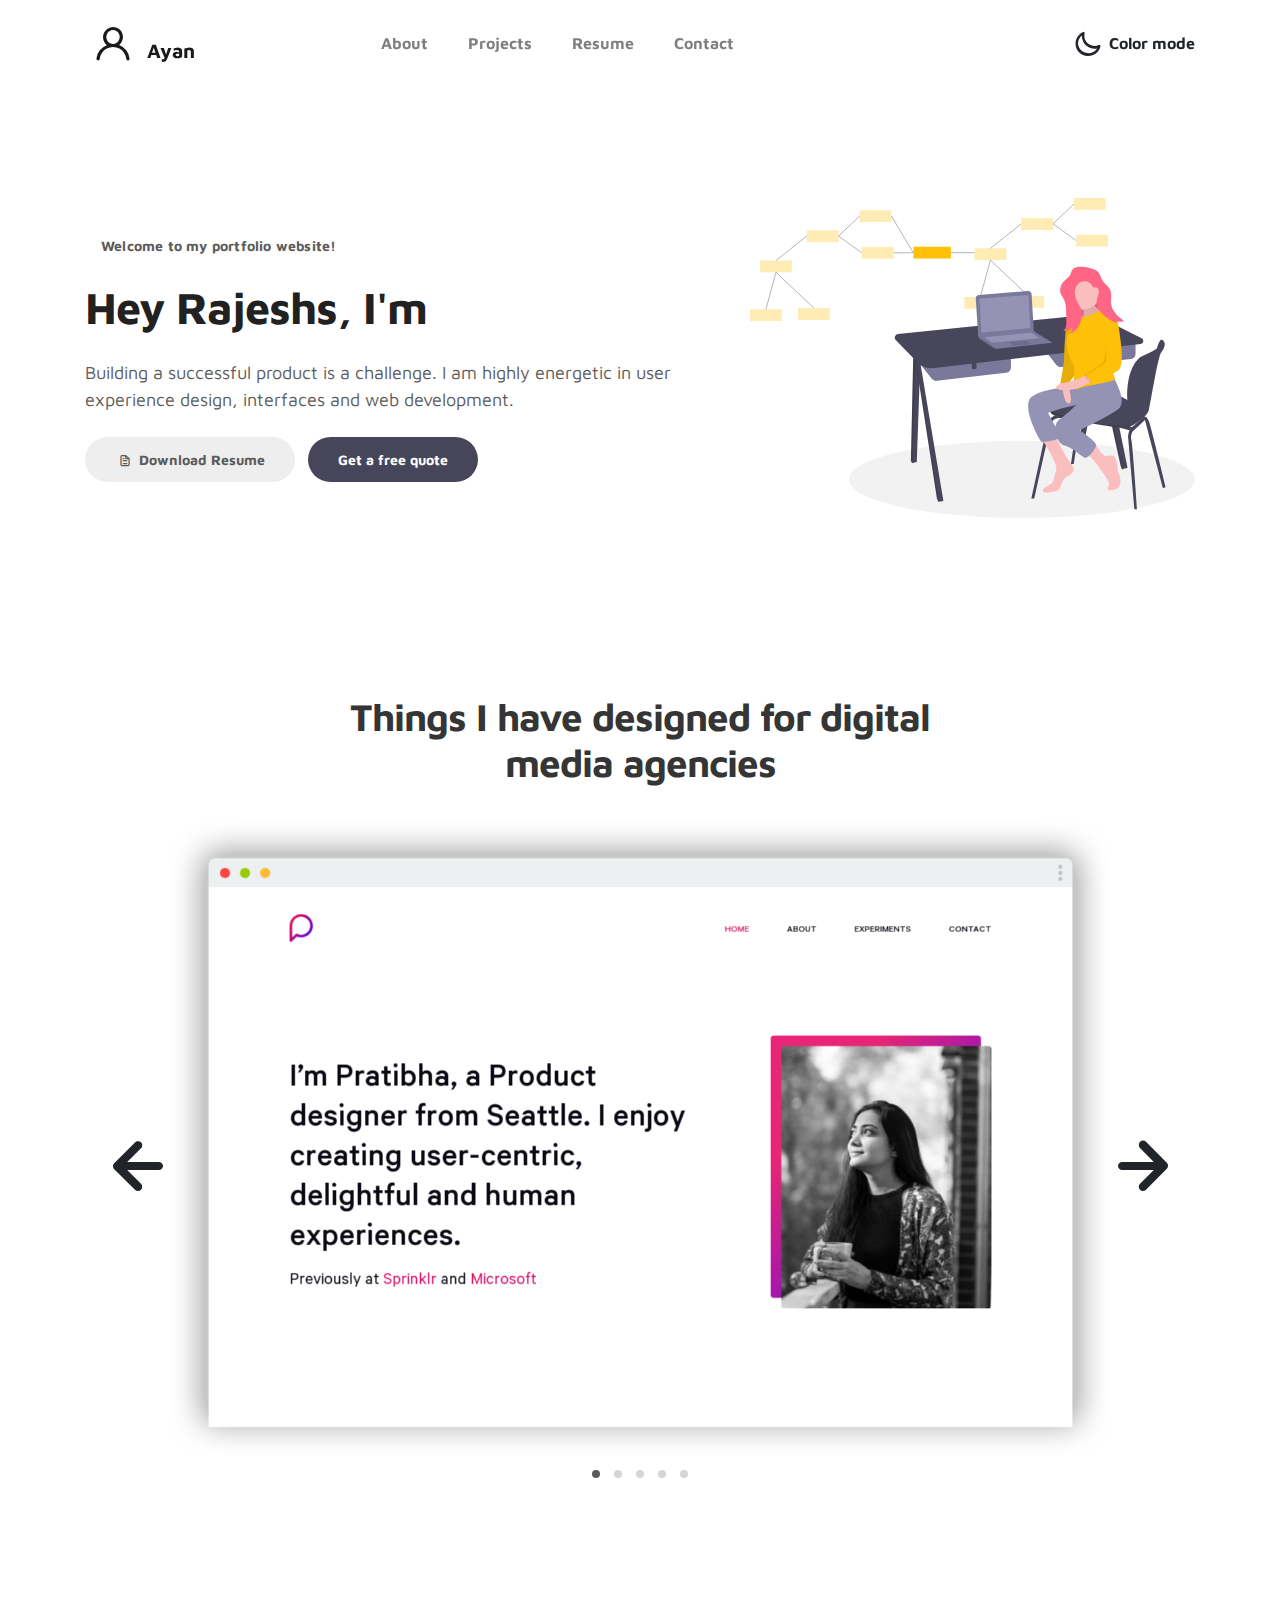
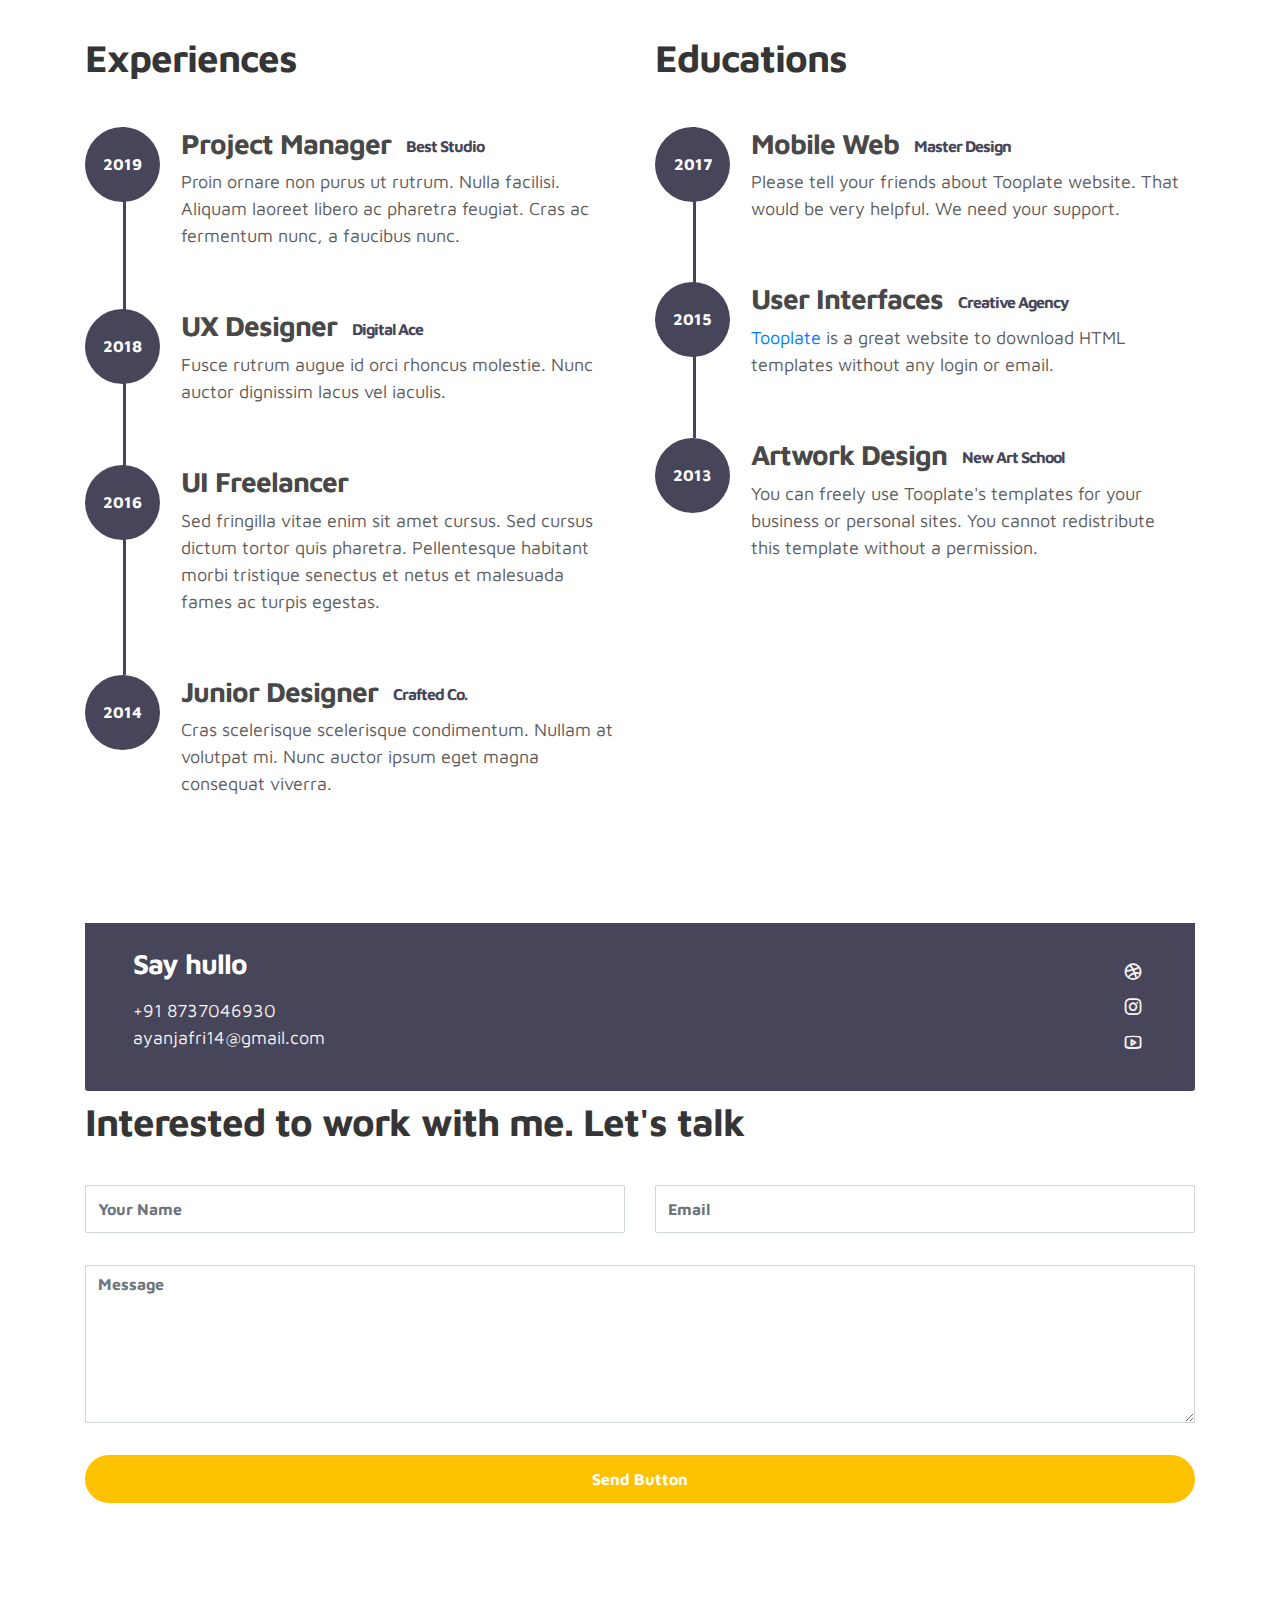
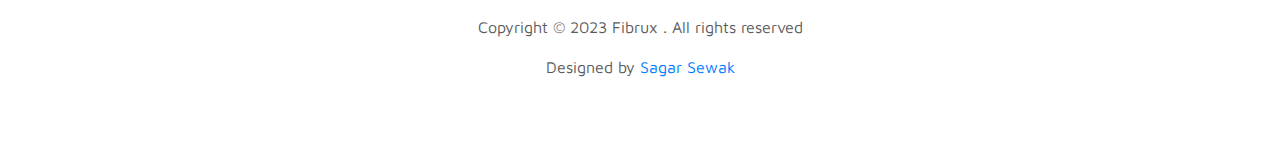
==== commit 0a8f2d1e: "First Commit" ====
--- a/index.html
+++ b/index.html
@@ -6,7 +6,7 @@
     <meta name="description" content="">
     <meta name="author" content="">
 
-    <title>Marvel HTML Bootstrap 4 Template</title>
+    <title>Ayan Jafri </title>
 
     <link rel="stylesheet" href="css/bootstrap.min.css">
     <link rel="stylesheet" href="css/unicons.css">
@@ -18,9 +18,9 @@
     
 <!--
 
-Tooplate 2115 Marvel
-
-https://www.tooplate.com/view/2115-marvel
+
+
+
 
 -->
   </head>
@@ -29,7 +29,7 @@
     <!-- MENU -->
     <nav class="navbar navbar-expand-sm navbar-light">
         <div class="container">
-            <a class="navbar-brand" href="index.html"><i class='uil uil-user'></i> Marvel</a>
+            <a class="navbar-brand" href="index.html"><i class='uil uil-user'></i> Ayan</a>
 
             <button class="navbar-toggler" type="button" data-toggle="collapse" data-target="#navbarNav" aria-controls="navbarNav" aria-expanded="false"
                 aria-label="Toggle navigation">
@@ -75,11 +75,12 @@
                     <div class="about-text">
                         <small class="small-text">Welcome to <span class="mobile-block">my portfolio website!</span></small>
                         <h1 class="animated animated-text">
-                            <span class="mr-2">Hey folks, I'm</span>
+                            <span class="mr-2">Hey Rajeshs, I'm</span>
                                 <div class="animated-info">
-                                    <span class="animated-item">Marvel Sann</span>
-                                    <span class="animated-item">Web Designer</span>
-                                    <span class="animated-item">UI Specialist</span>
+                                    <span class="animated-item">Ayan Jafri</span>
+                                    <span class="animated-item">3-D Designer </span>
+                                    <span class="animated-item"> Product Designer</span>
+                                    
                                 </div>
                         </h1>
 
@@ -248,16 +249,16 @@
       <div class="container">
         <div class="row">
           
-          <div class="col-lg-5 mr-lg-5 col-12">
-            <div class="google-map w-100">
+          <div class="col-lg-12 mr-lg-12 col-12">
+            <!-- <div class="google-map w-100">
               <iframe src="https://www.google.com/maps/embed?pb=!1m18!1m12!1m3!1d12088.558402180099!2d-73.99373482142036!3d40.75895421922642!2m3!1f0!2f0!3f0!3m2!1i1024!2i768!4f13.1!3m3!1m2!1s0x89c25855b8fb3083%3A0xa0f9aef176042a5c!2sTheater+District%2C+New+York%2C+NY%2C+USA!5e0!3m2!1sen!2smm!4v1549875377188" width="400" height="300" frameborder="0" style="border:0" allowfullscreen></iframe>
-            </div>
+            </div> -->
 
             <div class="contact-info d-flex justify-content-between align-items-center py-4 px-lg-5">
                 <div class="contact-info-item">
-                  <h3 class="mb-3 text-white">Say hello</h3>
-                  <p class="footer-text mb-0">010 020 0960</p>
-                  <p><a href="mailto:hello@company.co">hello@company.co</a></p>
+                  <h3 class="mb-3 text-white">Say hullo</h3>
+                  <p class="footer-text mb-0">+91 8737046930</p>
+                  <p><a href="mailto:ayanjafri14@gmail.com">ayanjafri14@gmail.com</a></p>
                 </div>
 
                 <ul class="social-links">
@@ -268,9 +269,9 @@
             </div>
           </div>
 
-          <div class="col-lg-6 col-12">
+          <div class="col-lg-12 col-12">
             <div class="contact-form">
-              <h2 class="mb-4">Interested to work together? Let's talk</h2>
+              <h2 class="mb-4">Interested to work with me.  Let's talk</h2>
 
               <form action="" method="get">
                 <div class="row">
@@ -286,7 +287,7 @@
                     <textarea name="message" rows="6" class="form-control" id="message" placeholder="Message"></textarea>
                   </div>
 
-                  <div class="ml-lg-auto col-lg-5 col-12">
+                  <div class="ml-lg-12 col-lg-12 col-12">
                     <input type="submit" class="form-control submit-btn" value="Send Button">
                   </div>
                 </div>
@@ -304,8 +305,8 @@
                <div class="row">
 
                     <div class="col-lg-12 col-12">                                
-                        <p class="copyright-text text-center">Copyright &copy; 2019 Company Name . All rights reserved</p>
-                        <p class="copyright-text text-center">Designed by <a rel="nofollow" href="https://www.facebook.com/tooplate">Tooplate</a></p>
+                        <p class="copyright-text text-center">Copyright &copy; 2023 Fibrux . All rights reserved</p>
+                        <p class="copyright-text text-center">Designed by <a rel="nofollow" href="https://sagarsewak.github.io">Sagar Sewak</a></p>
                     </div>
                     
                </div>
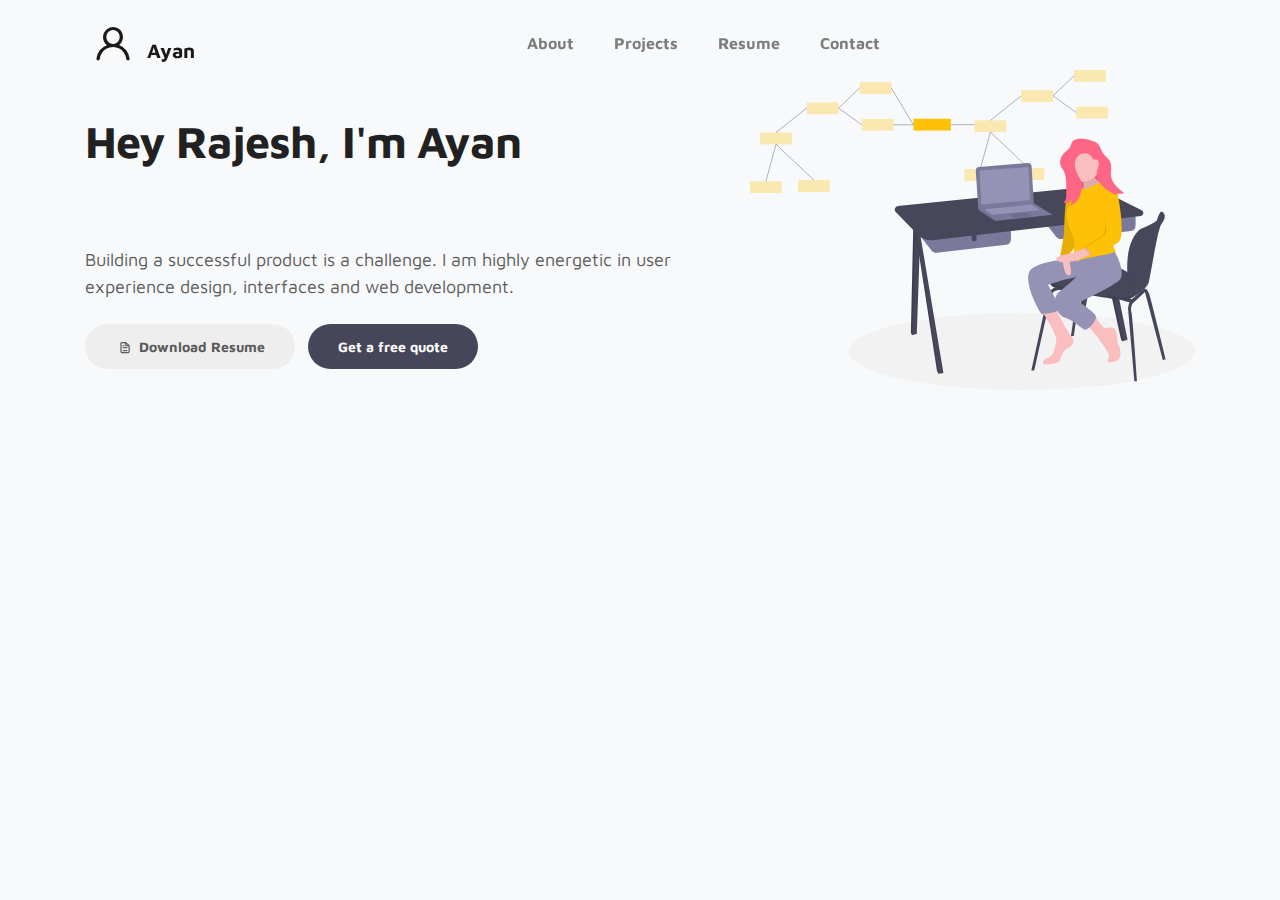
==== commit 60cdd7ab: "Update #1" ====
--- a/index.html
+++ b/index.html
@@ -41,27 +41,20 @@
             <div class="collapse navbar-collapse" id="navbarNav">
                 <ul class="navbar-nav mx-auto">
                     <li class="nav-item">
-                        <a href="#about" class="nav-link"><span data-hover="About">About</span></a>
+                        <a href="index.html" class="nav-link"><span data-hover="About">About</span></a>
                     </li>
                     <li class="nav-item">
-                        <a href="#project" class="nav-link"><span data-hover="Projects">Projects</span></a>
+                        <a href="projects.html" class="nav-link"><span data-hover="Projects">Projects</span></a>
                     </li>
                     <li class="nav-item">
                         <a href="#resume" class="nav-link"><span data-hover="Resume">Resume</span></a>
                     </li>
                     <li class="nav-item">
-                        <a href="#contact" class="nav-link"><span data-hover="Contact">Contact</span></a>
+                        <a href="/contact.html" class="nav-link"><span data-hover="Contact">Contact</span></a>
                     </li>
                 </ul>
 
-                <ul class="navbar-nav ml-lg-auto">
-                    <div class="ml-lg-4">
-                      <div class="color-mode d-lg-flex justify-content-center align-items-center">
-                        <i class="color-mode-icon"></i>
-                        Color mode
-                      </div>
-                    </div>
-                </ul>
+
             </div>
         </div>
     </nav>
@@ -73,13 +66,15 @@
                 
                 <div class="col-lg-7 col-md-12 col-12 d-flex align-items-center">
                     <div class="about-text">
-                        <small class="small-text">Welcome to <span class="mobile-block">my portfolio website!</span></small>
+                        <!-- <small class="small-text">Welcome to <span class="mobile-block">my portfolio website!</span></small> -->
                         <h1 class="animated animated-text">
-                            <span class="mr-2">Hey Rajeshs, I'm</span>
+                            <span class="mr-2">Hey Rajesh, I'm Ayan</span>
                                 <div class="animated-info">
-                                    <span class="animated-item">Ayan Jafri</span>
-                                    <span class="animated-item">3-D Designer </span>
-                                    <span class="animated-item"> Product Designer</span>
+                                  
+                                    <span class="animated-item">Archviz Artist</span>
+                                    <span class="animated-item">Student </span>
+                                    <span class="animated-item">3-D Artist</span>
+                                    <!-- <span class="animated-item">Archviz Artist</span> -->
                                     
                                 </div>
                         </h1>
@@ -87,8 +82,8 @@
                         <p>Building a successful product is a challenge. I am highly energetic in user experience design, interfaces and web development.</p>
                         
                         <div class="custom-btn-group mt-4">
-                          <a href="#" class="btn mr-lg-2 custom-btn"><i class='uil uil-file-alt'></i> Download Resume</a>
-                          <a href="#contact" class="btn custom-btn custom-btn-bg custom-btn-link">Get a free quote</a>
+                          <a href="/images/resume/Letter of Acceptance University of Arizona.pdf" class="btn mr-lg-2 custom-btn" download><i class='uil uil-file-alt'></i> Download Resume</a>
+                          <a href="/contact.html" class="btn custom-btn custom-btn-bg custom-btn-link">Get a free quote</a>
                         </div>
                     </div>
                 </div>
@@ -104,7 +99,7 @@
     </section>
 
     <!-- PROJECTS -->
-    <section class="project py-5" id="project">
+    <!-- <section class="project py-5" id="project">
         <div class="container">
                 
                 <div class="row">
@@ -149,10 +144,10 @@
                   </div>
                 </div>
         </div>
-    </section>
+    </section> -->
 
     <!-- FEATURES -->
-    <section class="resume py-5 d-lg-flex justify-content-center align-items-center" id="resume">
+    <!-- <section class="resume py-5 d-lg-flex justify-content-center align-items-center" id="resume">
         <div class="container">
             <div class="row">
 
@@ -242,17 +237,17 @@
                 
             </div>
         </div>
-    </section>
+    </section> -->
 
     <!-- CONTACT -->
-    <section class="contact py-5" id="contact">
+    <!-- <section class="contact py-5" id="contact">
       <div class="container">
         <div class="row">
           
           <div class="col-lg-12 mr-lg-12 col-12">
-            <!-- <div class="google-map w-100">
+            <div class="google-map w-100">
               <iframe src="https://www.google.com/maps/embed?pb=!1m18!1m12!1m3!1d12088.558402180099!2d-73.99373482142036!3d40.75895421922642!2m3!1f0!2f0!3f0!3m2!1i1024!2i768!4f13.1!3m3!1m2!1s0x89c25855b8fb3083%3A0xa0f9aef176042a5c!2sTheater+District%2C+New+York%2C+NY%2C+USA!5e0!3m2!1sen!2smm!4v1549875377188" width="400" height="300" frameborder="0" style="border:0" allowfullscreen></iframe>
-            </div> -->
+            </div>
 
             <div class="contact-info d-flex justify-content-between align-items-center py-4 px-lg-5">
                 <div class="contact-info-item">
@@ -297,10 +292,10 @@
 
         </div>
       </div>
-    </section>
+    </section> -->
 
     <!-- FOOTER -->
-     <footer class="footer py-5">
+     <!-- <footer class="footer py-5">
           <div class="container">
                <div class="row">
 
@@ -311,7 +306,7 @@
                     
                </div>
           </div>
-     </footer>
+     </footer> -->
 
     <script src="js/jquery-3.3.1.min.js"></script>
     <script src="js/popper.min.js"></script>
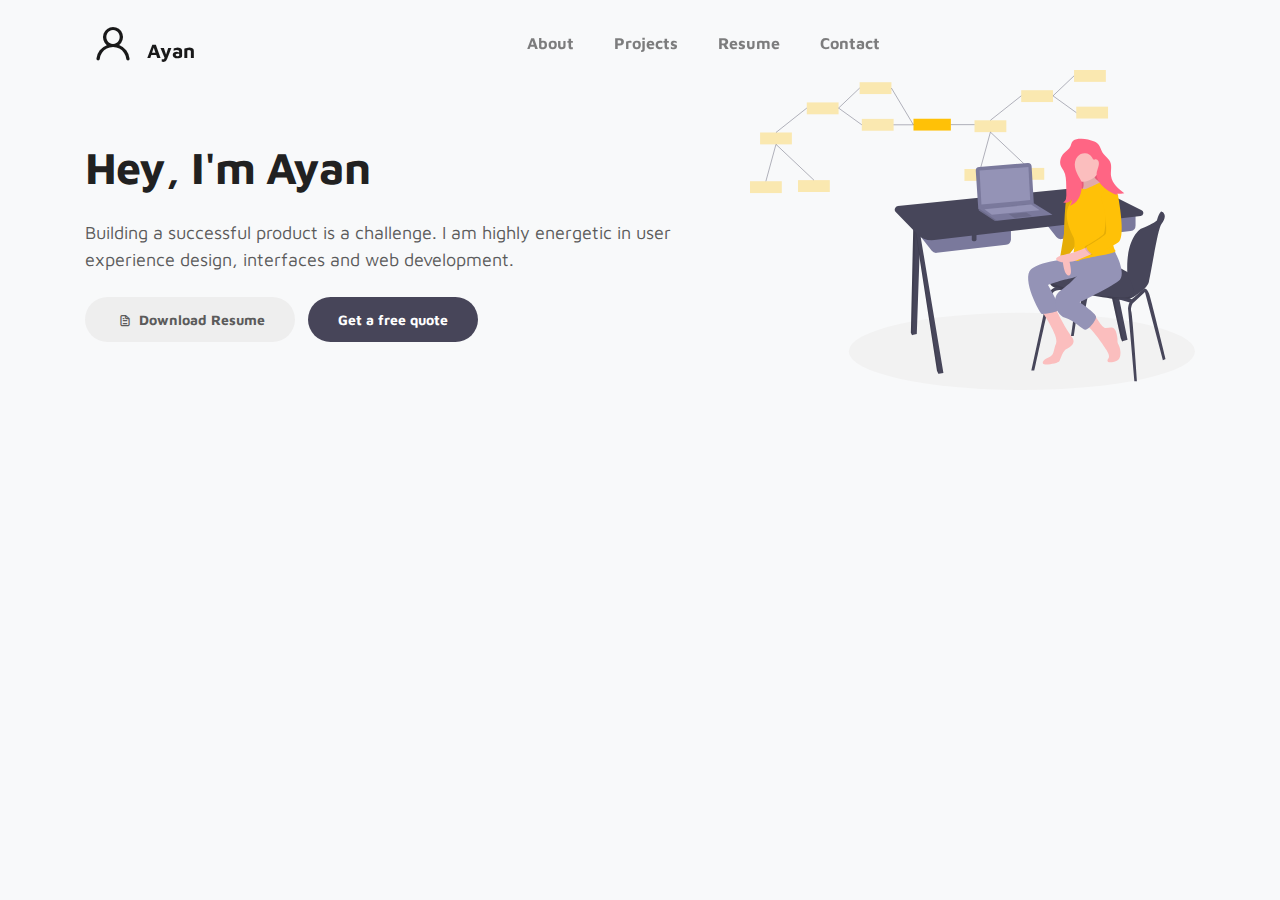
==== commit c934979a: "Update#2" ====
--- a/index.html
+++ b/index.html
@@ -47,7 +47,7 @@
                         <a href="projects.html" class="nav-link"><span data-hover="Projects">Projects</span></a>
                     </li>
                     <li class="nav-item">
-                        <a href="#resume" class="nav-link"><span data-hover="Resume">Resume</span></a>
+                        <a href="/resume.html " class="nav-link"><span data-hover="Resume">Resume</span></a>
                     </li>
                     <li class="nav-item">
                         <a href="/contact.html" class="nav-link"><span data-hover="Contact">Contact</span></a>
@@ -68,7 +68,7 @@
                     <div class="about-text">
                         <!-- <small class="small-text">Welcome to <span class="mobile-block">my portfolio website!</span></small> -->
                         <h1 class="animated animated-text">
-                            <span class="mr-2">Hey Rajesh, I'm Ayan</span>
+                            <span class="mr-2">Hey, I'm Ayan</span>
                                 <div class="animated-info">
                                   
                                     <span class="animated-item">Archviz Artist</span>
--- a/css/tooplate-style.css
+++ b/css/tooplate-style.css
@@ -570,3 +570,14 @@
     vertical-align: top;
   }
 }
+
+ a.card-title{
+  color: #484848;
+  font-weight: bold;
+}
+  .resume { 
+	 display: flex;
+	margin: 20px auto 0;
+	width: 70%;
+	padding: 10px; 
+  }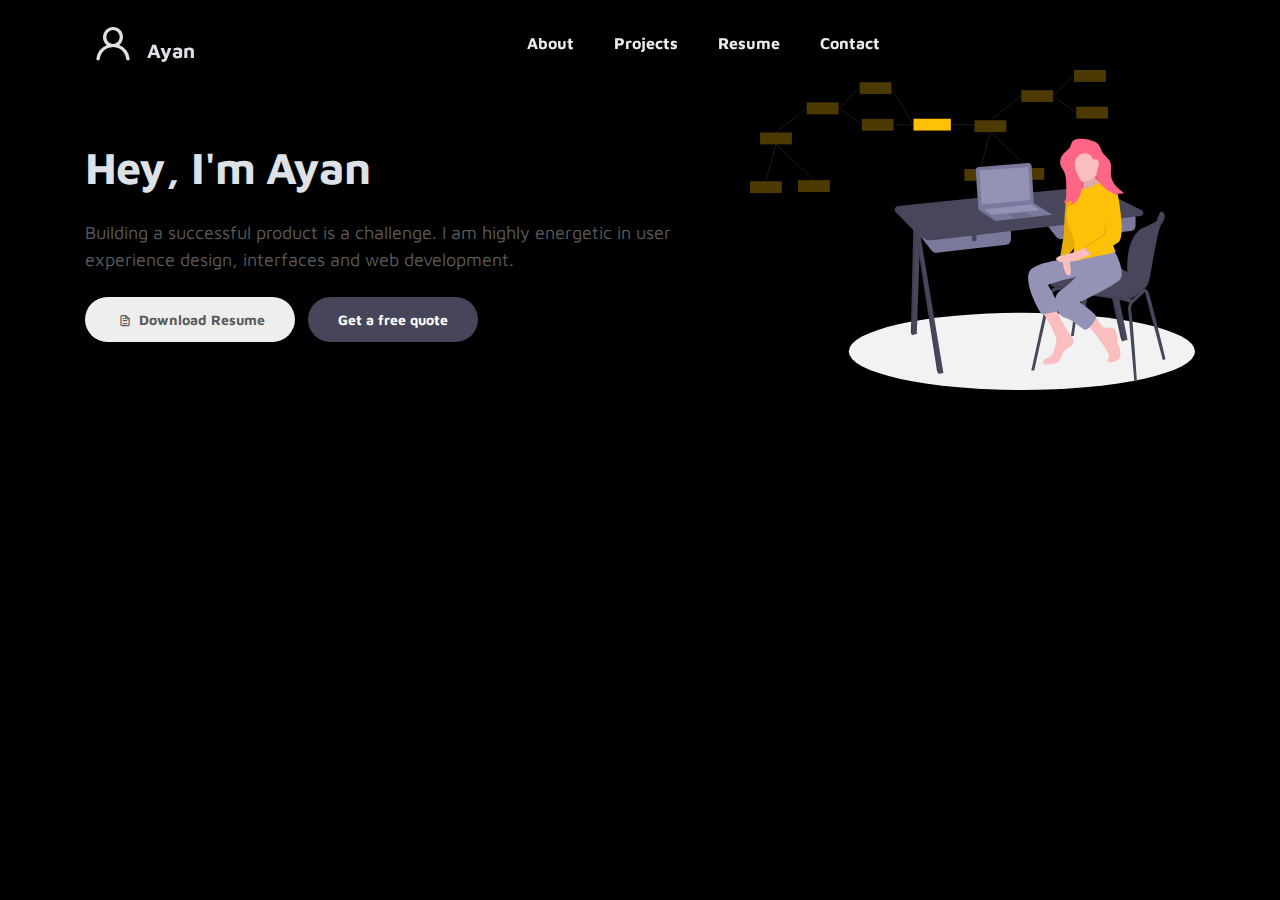
==== commit db43f0f4: "Update # 3.0.0" ====
--- a/index.html
+++ b/index.html
@@ -16,14 +16,8 @@
     <!-- MAIN STYLE -->
     <link rel="stylesheet" href="css/tooplate-style.css">
     
-<!--
-
-
-
-
-
--->
   </head>
+
   <body>
 
     <!-- MENU -->
@@ -53,7 +47,7 @@
                         <a href="/contact.html" class="nav-link"><span data-hover="Contact">Contact</span></a>
                     </li>
                 </ul>
-
+                
 
             </div>
         </div>
@@ -82,7 +76,7 @@
                         <p>Building a successful product is a challenge. I am highly energetic in user experience design, interfaces and web development.</p>
                         
                         <div class="custom-btn-group mt-4">
-                          <a href="/images/resume/Letter of Acceptance University of Arizona.pdf" class="btn mr-lg-2 custom-btn" download><i class='uil uil-file-alt'></i> Download Resume</a>
+                          <a href="/images/resume/Timetable-Instructions-ISC-Year-2023-Examination.pdf" class="btn mr-lg-2 custom-btn" download><i class='uil uil-file-alt'></i> Download Resume</a>
                           <a href="/contact.html" class="btn custom-btn custom-btn-bg custom-btn-link">Get a free quote</a>
                         </div>
                     </div>
@@ -316,6 +310,7 @@
     <script src="js/owl.carousel.min.js"></script>
     <script src="js/smoothscroll.js"></script>
     <script src="js/custom.js"></script>
+    <script src=""></script>
 
   </body>
 </html>